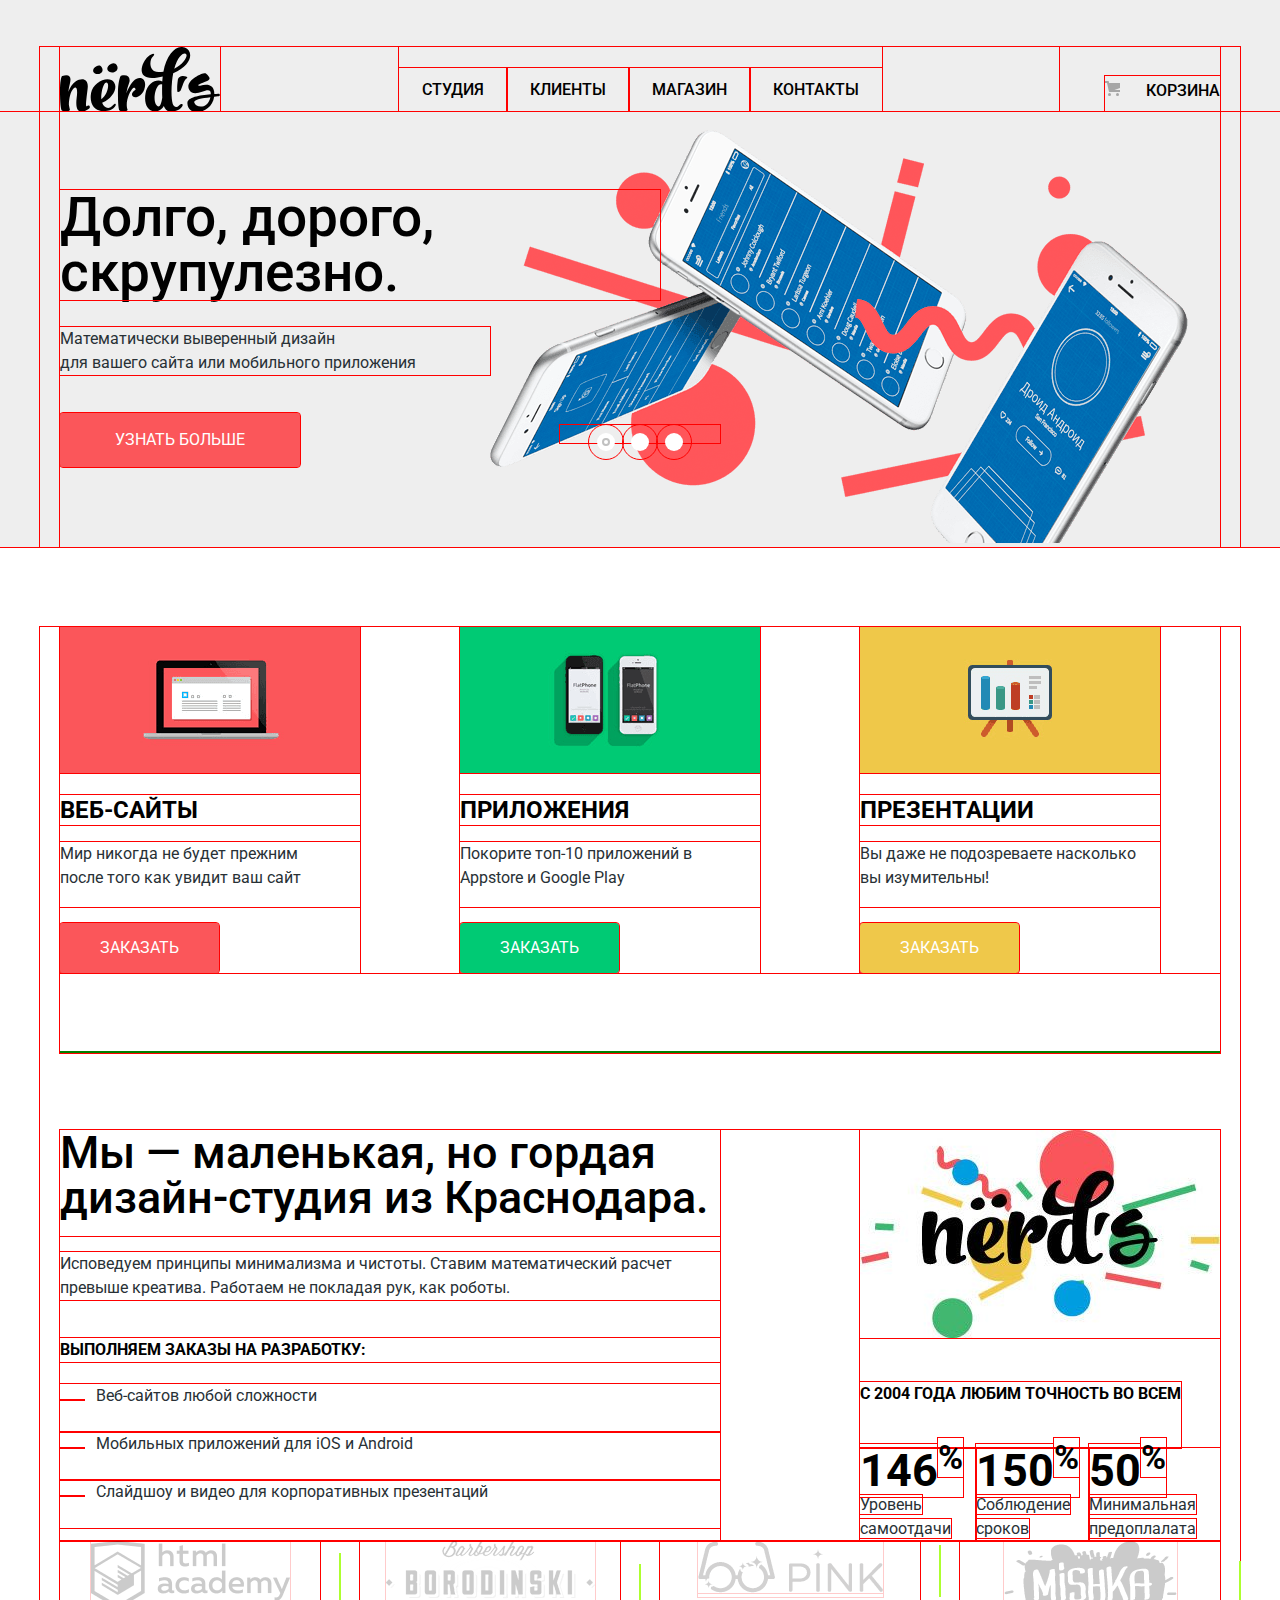
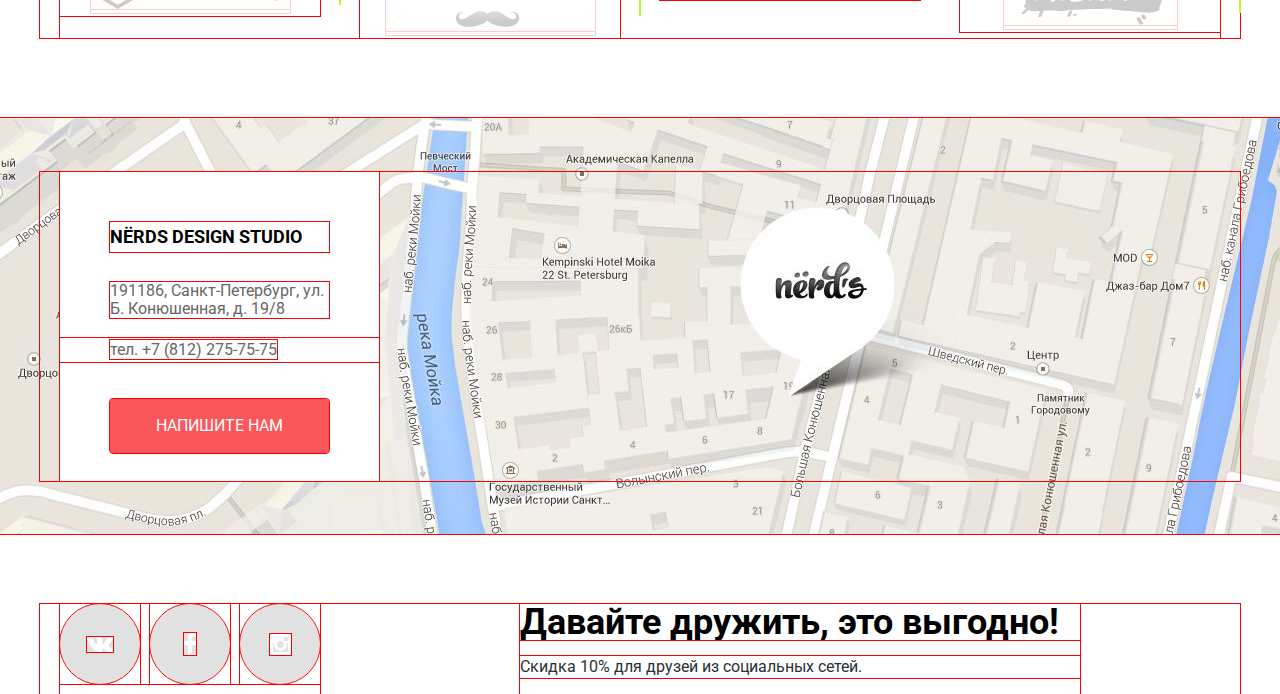
==== index.html @ 4134450e "оформление" ====
<!DOCTYPE html>
<html lang="ru">
<head>
  <meta charset="utf-8">
  <title>Nёrds</title>
  <link href="https://fonts.googleapis.com/css?family=Roboto:400,500,700&amp;subset=cyrillic" rel="stylesheet">
  <link href="css/normalize.css" rel="stylesheet">
  <link href="css/sytle.css" rel="stylesheet">
</head>
<body>
  <header class="main-header">
    <nav class="main-navigation container">
      <a class="main-header-logo"><img src="img/logo.svg" width="160" height="65" alt="Nёrds"></a>
      <ul class="site-navigation">
        <li><a href="studio.html">Студия</a></li>
        <li><a href="client.html">Клиенты</a></li>
        <li><a href="store.html">Магазин</a></li>
        <li><a href="contact.html">Контакты</a></li>
      </ul>
      <ul class="user-navigation">
        <li><a href="#">Корзина</a></li>
      </ul>
    </nav>

    <section class="slider">
      <div class="slider-container ">
        <h2 class="visually-hidden">Преимущества</h2>
        <div class="slider-controls">
          <i class="active"></i>
          <i></i>
          <i></i>
        </div>
        <ul class="slider-list">
          <li class="slider-item">
            <h3>Долго, дорого,<br> скрупулезно.</h3>
            <p>Математически выверенный дизайн<br> для вашего сайта или мобильного приложения</p>
            <a class="slider-item-button button" href="#">Узнать больше</a>
          </li>
          <li class="slider-item">
            <h3>Любим математику как никто другой</h3>
            <p>Никакого креатива, только математические формулы<br> для расчета идеальных пропорций.</p>
            <a class="slider-item-button button" href="#">Узнать больше</a>
          </li>
          <li class="slider-item">
            <h3>Только ночь, только хардкор</h3>
            <p>Работать днем, как все? Мы против этого.<br> Ближе к полуночи работа только начинается.</p>
            <a class="slider-item-button button" href="#">Узнать больше</a>
          </li>
        </ul>
      </div>
    </section>
  </header>
  <main class="main-container container">
    <h1 class="visually-hidden">Дизайн студия - Nёrds</h1>

    <section class="services">
      <h2 class="visually-hidden">Услуги</h2>
      <ul class="services-list">
        <li class="services-item">
          <img src="img/websites.png" width="300" height="146" alt="ВЕБ-САЙТЫ">
          <h3>ВЕБ-САЙТЫ</h3>
          <p>Мир никогда не будет прежним после того как увидит ваш сайт</p>
          <a class="services-button-red" href="#">ЗАКАЗАТЬ</a>
        </li>
        <li class="services-item">
          <img src="img/application.png" width="300" height="146" alt="ПРИЛОЖЕНИЯ">
          <h3>ПРИЛОЖЕНИЯ</h3>
          <p>Покорите топ-10 приложений в Appstore и Google Play</p>
          <a class="services-button-green" href="#">ЗАКАЗАТЬ</a>
        </li>
        <li class="services-item">
          <img src="img/presentation.png" width="300" height="146" alt="ПРЕЗЕНТАЦИИ">
          <h3>ПРЕЗЕНТАЦИИ</h3>
          <p>Вы даже не подозреваете насколько вы изумительны!</p>
          <a class="services-button-yellow" href="#">ЗАКАЗАТЬ</a>
        </li>
      </ul>
    </section>

    <div class="about-container">
      <section class="about">
        <h2 class="visually-hidden">О нас</h2>
        <b class="aboutus">Мы — маленькая, но гордая дизайн-студия из Краснодара.</b>
        <p>Исповедуем принципы минимализма и чистоты. Ставим математический расчет
          превыше креатива. Работаем не покладая рук, как роботы.
        </p>
        <b class="whatwedo">Выполняем заказы на разработку:</b>
        <ul class="whatwedo-list">
          <li class="whatwedo-item">Веб-сайтов любой сложности</li>
          <li class="whatwedo-item">Мобильных приложений для iOS и Android</li>
          <li class="whatwedo-item">Слайдшоу и видео для корпоративных презентаций</li>
        </ul>
      </section>

      <section class="statistics">
        <h2 class="visually-hidden">Статистика</h2>
        <img class="statistics-logo" src="img/statistic-logo.jpg"  width="360" height="208" alt="Nёrds">
        <b>с 2004 года любим точность во всем</b>
        <ul class="statistics-list">
          <li class="statistics-item">
            <span class="statistics-number">146<sup>%</sup></span>
            <span class="statistics-content">Уровень самоотдачи</span>
          </li>
          <li class="statistics-item">
            <span class="statistics-number">150<sup>%</sup></span>
            <span class="statistics-content">Соблюдение сроков</span>
          </li>
          <li class="statistics-item">
            <span class="statistics-number">50<sup>%</sup></span>
            <span class="statistics-content">Минимальная предоплалата</span>
          </li>
        </ul>
      </section>
    </div>

    <section class="partners">
      <h2 class="visually-hidden">Партнёры</h2>
      <ul class="partners-list">
        <li class="partners-item">
          <a class="partners-link" href="#"><img src="img/prologo-htmlacademy.png" width="199" height="68" alt="html-academy"></a>
        </li>
        <li class="partners-item">
          <a class="partners-link" href="#"><img src="img/prologo-borodinsky.png" width="209" height="90" alt="borodinski"></a>
        </li>
        <li class="partners-item">
          <a class="partners-link" href="#"><img src="img/prologo-pink.png" width="185" height="52" alt="pink"></a>
        </li>
        <li class="partners-item">
          <a class="partners-link" href="#"><img src="img/prologo-mishka.png" width="173" height="84" alt="mishka"></a>
        </li>
      </ul>
    </section>
  </main>

  <footer>
    <section class="map">
      <h2 class="visually-hidden">Карта</h2>
      <div class="container">
        <div class="contacts">
          <b class="contacts-title">nёrds design studio</b>
          <p class="contacts-address">191186, Санкт-Петербург, ул. Б. Конюшенная, д. 19/8</p>
          <p class="contacts-number"><a href="tel:+7 (812) 275-75-75">тел. +7 (812) 275-75-75</a></p>
          <a class="contacts-button" href="#">Напишите нам</a>
        </div>
      </div>
    </section>
    <div class="social-discount container">
      <div class="footer-discount">
        <b class="features-discount">Давайте дружить, это выгодно!</b>
        <p class="discount">Скидка 10% для друзей из социальных сетей.</p>
      </div>
      <div class="footer-social">
        <ul class="social-list">
          <li><a class="social-button"><img src="img/vk-icon.svg" width="26" height="15" alt="vk"></a></li>
          <li><a class="social-button"><img src="img/fb-icon.svg" width="12" height="22" alt="facebook"></a></li>
          <li><a class="social-button"><img src="img/insta-icon.svg" width="21" height="21" alt="instagram"></a></li>
        </ul>
      </div>
    </div>
  </footer>
    <section class="feedback visually-hidden">
      <button class="close-btn" type="button">Закрыть</button>
      <h3>Напишите нам</h3>
      <form class="feedback-form" action="https://echo.htmlacademy.ru" method="POST">
        <p class="input">
          <label for="username">Ваше имя:</label>
          <input type="text" name="user-name" placeholder="Имя Фамилия" id="username">
        </p>
        <p class="input">
          <label for="usermail">Ваш e-mail:</label>
          <input type="text" name="e-mail" placeholder="email@example.com" id="usermail">
        </p>
        <p class="textarea">
          <label for="usercomment">Текст письма:</label>
          <textarea name="comment" rows="5" placeholder="В свободной форме" id="usercomment"></textarea>
        </p>
        <button type="submit" class="feedback-button">Отправить</button>
      </form>
    </section>
</body>
</html>
---- css/sytle.css ----
body {
  margin: 0;
  padding: 0;

  font-family: "Roboto", Verdana, sans-serif;
  font-size: 16px;
  line-height: 24px;
  font-weight: 400;
  color: #283136;
  background-color: #ffffff;
}

a {
  text-decoration: none;
}

.img {
  max-width: 100%;
  height: auto;
}

.visually-hidden {
	position: absolute !important;
	clip: rect(1px 1px 1px 1px); /* IE6, IE7 */
	 clip: rect(1px, 1px, 1px, 1px);
	padding:0 !important;
	border:0 !important;
	height: 1px !important;
	width: 1px !important;
	overflow: hidden;
}

* {
  outline: 1px solid red;
}

/*header*/

.container {
  width: 1160px;
  margin: 0 auto;
  padding: 0 20px
}

.main-header {
  padding-top: 47px;
  margin-bottom: 80px;
  background-color: #eeeeee;
}

.main-navigation {
  display: flex;
  justify-content: space-between;
  font-weight: 500;
  line-height: 30px;
  text-transform: uppercase;
  color: #000000;
}

.main-header-logo {
  width: 160px;
  height: 65px;
}

.site-navigation {
  display: flex;
  flex-wrap: wrap;
  align-items: flex-end;
  margin: 0;
  padding: 0;
}

.site-navigation a {
  display: block;
  padding: 7px 23px;
}

.user-navigation {
  position: relative;
  display: flex;
  justify-content: flex-end;
  align-items: flex-end;
  margin: 0;
  padding: 0;
  width: 160px;
}

.user-navigation a {
  display: block;
  padding-bottom: 6px;
}
}

.main-header-logo:hover {
  opacity: 0.8;
}

.main-header-logo:active {
  opacity: 0.3;
}

.site-navigation,
.user-navigation {
  list-style: none;
}

.site-navigation a,
.user-navigation a {
  color: #000000;
}

.site-navigation a:hover,
.user-navigation a:hover {
  color: #fb565a;
}

.site-navigation a:focus,
.user-navigation a:focus {
  color: rgba(0, 0, 0, 0.3);
}

.user-navigation a::before {
  content: "";
  display: inline-block;
  margin-right: 26px;
  width: 15px;
  height: 15px;
  background-image: url("../img/bag.svg");
}

/*header ------ slider*/

.slider-container {
  width: 1200px;
  margin: 0 auto;
  padding: 0 20px;
  box-sizing: border-box;
}

.slider {
  position: relative;
  background-color: #eeeeee;
}

.slider-controls {
  position: absolute;
  left: 50%;
  bottom: 104px;
  z-index: 100;
  width: 160px;
  height: 18px;
  text-align: center;
  font-size: 0;
  transform: translateX(-50%);
}

.slider-controls i {
  position: relative;
  display: inline-block;
  width: 18px;
  height: 18px;
  padding: 8px;
  border-radius: 50%;
  cursor: pointer;
}

.slider-controls i::after {
  content: "";
  position: absolute;
  top: 8px;
  left: 8px;
  z-index: 1;
  width: 18px;
  height: 18px;
  background: #ffffff;
  border-radius: 50%;
}

.slider-controls .active::before {
  content: "";

  position: absolute;
  left: 50%;
  top: 50%;
  z-index: 2;
  width: 4px;
  height: 4px;
  margin: -4px;
  background-color: inherit;
  border: 2px solid #c1c1c1;
  border-radius: 50%;
}

.slider-list {
  margin: 0;
  padding: 0;
  list-style: none;
}

.slider-item {
  display: none;
  padding: 78px 0 80px 0;
}

.slider-item:nth-child(1) {
  display: block;
}

.slider-item:nth-child(1) {
  background-image: url("../img/slide1.png");
  background-repeat: no-repeat;
  background-position: 93% 18px;
}

.slider-item:nth-child(2) {
  background-image: url("../img/slide2.png");
  background-repeat: no-repeat;
  background-position: 100% 0;
}

.slider-item:nth-child(3) {
  background-image: url("../img/slide3.png");
  background-repeat: no-repeat;
  background-position: 100% 20px;
}

.slider-item h3 {
  max-width: 600px;
  margin: 0;
  margin-bottom: 27px;
  font-size: 55px;
  line-height: 55px;
  font-weight: 500;
  color: #000000;
}

.slider-item p {
  max-width: 430px;
  margin: 0;
  margin-bottom: 38px;
}

.slider-item-button {
  display: block;
  width: 240px;
  padding: 18px 0;
  font-size: 16px;
  line-height: 18px;
  color: #ffffff;
  text-transform: uppercase;
  text-align: center;
  text-decoration: none;
  background-color: #fb565a;
  border-radius: 3px;
  border: none;
}

.button:hover,
.button:focus {
  background-color: #e74246;
}

.button:active {
  color: rgba(255, 255, 255, 0.3);
  background-color: #d7373b;
  box-shadow: 0 3px rgba(0, 0, 0, 0.1) inset;
}

/*main---services*/

.services {
  margin-bottom: 77px;
  padding-bottom: 78px;
  background-color: #ffffff;
  border-bottom: 2px solid green;

}

.services-list {
  list-style: none;
  margin: 0;
  padding: 0;
  display: flex;
}

.services-item {
  width: 300px;
  margin-right: 100px;
}

.services-item:last-child {
  margin-right: 0;
}

.services-item h3 {
  margin: 15px 0px 17px 0px;
  font-size: 24px;
  line-height: 30px;
  color: #000000;
}

.services-item p {
  padding: 0px 21px 17px 0px;
}

.services-button-red {
  display: block;
  width: 81px;
  padding: 16px 39px;
  font-size: 16px;
  line-height: 18px;
  color: #ffffff;
  text-transform: uppercase;
  text-align: center;
  text-decoration: none;
  background-color: #fb565a;
  border-radius: 3px;
  border: none;
}

.services-button-red:hover {
  background-color: #e74246;
}
.services-button-red:active {
  color: #e37376;
  background-color: #d7373b;
}

.services-button-green {
  display: block;
  width: 81px;
  padding: 16px 39px;
  font-size: 16px;
  line-height: 18px;
  color: #ffffff;
  text-transform: uppercase;
  text-align: center;
  text-decoration: none;
  background-color: #00ca74;
  border-radius: 3px;
  border: none;
}

.services-button-green:hover {
  background-color: #00bc6c;
}

.services-button-green:active {
  color: #43c08b;
  background-color: #00aa62;
}

.services-button-yellow {
  display: block;
  width: 81px;
  padding: 16px 39px;
  font-size: 16px;
  line-height: 18px;
  color: #ffffff;
  text-transform: uppercase;
  text-align: center;
  text-decoration: none;
  background-color: #efc84a;
  border-radius: 3px;
  border: none;
}

.services-button-yellow:hover {
  background-color: #eab534;
}

.services-button-yellow:active {
  color: #edc265;
  background-color: #e5a722;
}

/*about*/

.about-container{
  display: flex;
  justify-content: space-between;
}

.about {
  width: 660px;
}

.aboutus {
  padding-bottom: 16px;
  display: inline-block;
  color: #000000;
  font-weight: 500;
  font-size: 45px;
  line-height: 45px;
}

.about p {
  margin-bottom:
}

.whatwedo {
  display: block;
  margin: 38px 0px 22px 0px;
  color: #000000;
  font-weight: 700;
  text-transform: uppercase;
}

.whatwedo-list {
  list-style: none;
  padding: 0;
  margin: 0;
}

.whatwedo-item {
  padding-bottom: 24px;
}

.whatwedo-item::before {
  content: "";
  display: inline-block;
  margin-right: 11px;
  width: 25px;
  height: 2px;
  background-color: red;
}

/*statistics*/

.statistics-logo {
  margin-bottom: 37px;
}

.statistics {
  width: 360px;
}

.statistics b {
  padding-bottom: 42px;
  display: inline-block;
  font-weight: 700;
  text-transform: uppercase;
  color: #000000;
}

.statistics-list {
  list-style: none;
  padding: 0;
  margin: 0;
  width: 360px;
  display: flex;
}

.statistics-number {
  font-size: 45px;
  line-height: 45px;
  font-weight: 700;
  color: #000000;
}

.statistics-content {
  line-height: 18px;
}

.sup {
  font-size: 20px;
  line-height: 20;
  color: #000000;
}

/*partners*/

.partners {
  margin-bottom: 80px;
}

.partners-list {
  margin: 0;
  padding: 0;
  list-style: none;
  align-items: flex-start;
}

.partners-list {
  display: flex;
  justify-content: space-between;
  list-style: none;
}

.partners-item {
  width: 260px;
  text-align: center;
  position: relative;
}

.partners-item::after {
  content: "";
  position: absolute;
  right: -21px;
  top: 50%;
  width: 2px;
  height: 52px;
  background: greenyellow;
  transform: translateY(-50%);
}

.partners-item a {
  opacity: 0.2;
}

.partners-item a:hover {
  opacity: 1;
}

.partners-item a:active {
  opacity: 0.1;
}

/*footer*/
/*map*/

.map {
  display: flex;
  align-items: center;
  height: 416px;
  margin-bottom: 70px;
  background-image: url("../img/map.jpg");
  background-repeat: no-repeat;
  background-size: cover;
  background-position: 50%;
}

.contacts {
  display: flex;
  flex-direction: column;
  width: 319px;
  height: 309px;
  background-color: #ffffff;
}

.contacts-title {
  display: flex;
  width: 219px;
  margin-top: 50px;
  align-content: center;
  margin-left: auto;
  margin-right: auto;
  font-size: 18px;
  line-height: 30px;
  color: #000000;
  text-transform: uppercase;
  text-align: center;
}

.contacts-address {
  display: flex;
  width: 219px;
  margin-top: 30px;
  margin-left: 50px;
  margin-right: 50px;
  margin-bottom: 20px;
  font-size: 16px;
  line-height: 18px;
  color: #666666;
}

.contacts-number {
  margin: 0;
  margin-bottom: 37px;
}

.contacts-number a {
  width: 219px;
  margin-left: 50px;
  color: #666666;
}



.contacts-button {
  margin-left: 50px;
  display: block;
  width: 219px;
  padding: 18px 0px;
  font-size: 16px;
  line-height: 18px;
  color: #ffffff;
  text-transform: uppercase;
  text-align: center;
  text-decoration: none;
  background-color: #fb565a;
  border-radius: 3px;
  border: none;
}

/*footer-discount*/

.social-discount {
  display: flex;
  justify-content: space-between;
  flex-direction: row-reverse;
}

.footer-discount {
  width: 560px;
  margin-right: 140px;
  display: flex;
  flex-direction: column;
}

.features-discount {
  font-size: 36px;
  line-height: 36px;
  font-weight: 700;
  color: #000000;
}

.discount {
  line-height: 22px;
  display: flex;
}

.social-list {
  display: flex;
  width: 260px;
  justify-content: space-between;
}

.footer-social,
.social-list {
  padding: 0;
  margin: 0;
  list-style: none;
}

.social-button {
  display: flex;
  background-color: #e1e1e1;
  width: 80px;
  height: 80px;
  border-radius: 50%;
  align-items: center;
  justify-content: center;
}

.social-button:hover {
  background-color: #e74246;
}

.social-button:active {
  color: #e37376;
  background-color:#d7373b;
}

/*modal-write*/

.feedback {
  display: none;
  position: fixed;
  top: 50%;
  left: 50%;
  width: 960px;
  padding: 50px 100px;
  box-sizing: border-box;
  background: #fff;
  box-shadow: 0 30px 50px rgba(0, 0, 0, 0.7);
  transform: translate(-50%, -50%);
}

.feedback-form {
  display: flex;
  flex-wrap: wrap;
  align-items: flex-start;
  justify-content: space-between;
}

.feedback h3 {
  font-size: 45px;
  line-height: 45px;
  font-weight: 500;
  color: #000000;
}

.feedback label {
  font-size: 16px;
  line-height: 18px;
  font-weight: 700;
  color: #000000;
}

.feedback p {
  display: flex;
  flex-direction: column;
}


.input {
  width: 360px;
}

.input input {
  width: 100%;
  height: 50px;
  border: 2px solid #d7dcde;
  border-radius: 3px;
}

.feedback textarea {
  border: 2px solid #d7dcde;
  border-radius: 3px;
}

.textarea {
  width: 100%;
}

.close-btn {
  position: absolute;
  top: 80px;
  right: 80px;
  font-size: 0;
  border: none;
  width: 27px;
  height: 27px;

  transform: translate(-50%, -50%);
  background-color: transparent;
  cursor: pointer;
}

.close-btn:hover:after,
.close-btn:hover:before,
.close-btn:focus:after,
.close-btn:focus:before {
  opacity: 1;
}

.close-btn:active:after,
.close-btn:active:before {
  opacity: 0.1;
}

.close-btn::after,
.close-btn::before {
  position: absolute;
  top: calc(50% -1px);
  left: 0;
  content: "";
  width: 100%;
  height: 2px;
  background-color: red;
  opacity: 0.3;
}

.close-btn::after {
  transform: rotate(45deg);
}

.close-btn::before {
  transform: rotate(-45deg);
}

input:invalid {
  border-color: red;
  color: red;
}

.feedback-button {
  display: block;
  width: 260px;
  padding: 18px 0;
  font-size: 16px;
  line-height: 18px;
  color: #ffffff;
  text-transform: uppercase;
  text-align: center;
  text-decoration: none;
  background-color: #fb565a;
  border-radius: 3px;
  border: none;
}

/* .modal {
  position: fixed;
  color: #000000;
  background-color: #ffffff;
  box-shadow: 0 30px 50px rgba(0, 0, 0, 0.7);
}

.modal-write {
  position: relative;
  z-index: 100;
  bottom: 180px;
  left: 240px;
  width: 960px;
  padding: 50px 100px;
  box-sizing: border-box;
}

.modal-write p {
  display: flex;
  flex-direction: column;
}

.button-close {
  position: absolute;
  top: 80px;
  right: 80px;
  width: 22px;
  height: 22px;
  font-size: 0;
  border: 0;
  cursor: pointer;
  background-color: #ffffff;
}

.button-close::before,
.button-close::after {
  content: "";
  position: absolute;
  top: 10px;
  right: 2px;
  width: 19px;
  height: 3px;
  background-color: #fecccd;
}

.button-close::before {
  transform: rotate(45deg);
}

.button-close::after {
  transform: rotate(-45deg);
}

.button-close::before:hover,
.button-close::after:hover {
  background-color: #fb565a;
}

.login-form {
  display: flex;
  flex-wrap: wrap;
  align-items: flex-start;
  justify-content: space-between;
}

.login {
  width: 360px;
}

.login label {
  margin-bottom: 10px;
}

.email {
  width: 360px;
  display: flex;
  flex-direction: column;
}

.modal-write h3 {
  margin-left: 100px;
  margin-top: 72px;
  margin-bottom: 40px;
  font-size: 45px;
  line-height: 45px;
  font-weight: 500;
  color: #000000;
}

.login-form input[type="text"] {
  box-sizing: border-box;
  width: 360px;
  padding: 15px 15px;
  padding-right: 40px;
  border: 2px solid #d7dcde;
  border-radius: 3px;
}

.login input:hover {
  border: 2px solid #b4b9bb;
}

.login input:focus {
  border: 2px solid #000000;
}

.login-column label {
  margin-left: 100px;
}

.login-column input {
  width: 360px;
  height: 49px;
  display: inline-block;
  margin-left: 100px;

}

.login-column input {
  border: 2px solid #d7dcde;
  border-radius: 2px;
}

.modal-write textarea {
  border: 2px solid #d7dcde;
  border-radius: 2px;
}

.modal-write label {
  font-size: 16px;
  line-height: 18px;
  font-weight: 700;
  color: #000000;
}

.write-to-us-button {
  display: block;
  width: 260px;
  padding: 18px 0;
  font-size: 16px;
  line-height: 18px;
  color: #ffffff;
  text-transform: uppercase;
  text-align: center;
  text-decoration: none;
  background-color: #fb565a;
  border-radius: 3px;
  border: none;
} */

/*catalog*/
/*header*/

.header-catalog {
  min-height: 356px;
}
.catalog-caption {
  margin-left: 212px;
  margin-top: 100px;
  font-size: 55px;
  line-height: 55px;
  font-weight: 500;
  color: #000000;
}

.header-catalog {
  background-color: #eeeeee;
}

.catalog-top {
  opacity: 0.1;
}

.catalog-top:hover {
  opacity: 1;
}

/* catalog-container(весь блок main) */
/* здесь временно зададим сетку */

.catalog-container {
  display: flex;
}

.filters {
  width: 260px;
  display: flex;
  margin-right: 140px;
}

.catalog {
  display: flex;
  flex-direction: column;
}

.filter {
  display: flex;
  justify-content: space-between;
}


.filters legend {
  font-size: 18px;
  line-height: 24px;
  text-transform: uppercase;
  font-weight: 700;
  color: #000000;
}

.filter-item {
  margin: 0;
  padding: 0;
  border: none;
}

.range-filter {
  width: 260px;
  margin-top: 49px;
}

.range-controls {
  position: relative;
  height: 41px;
  margin-bottom: 15px;
  padding-top: 39px;
  padding-right: 20px;
  padding-left: 20px;
  background-color: #f1f1f1;
  border-radius: 5px;
}

.range-controls .scale {
  height: 2px;
  background: #d7dcde;
}

.range-controls .bar {
  width: 70%;
  height: 2px;
  background: #00ca74;
}

.range-controls .toggle {
  position: absolute;
  top: 31px;
  left: 0;
  width: 4px;
  height: 4px;
  padding: 0;
  border: 8px solid #ffffff;
  background-color: #ababab;
  box-shadow: 0 2px 1px 0 #cfcfcf;
  border-radius: 50%;
  cursor: pointer;
}

.range-controls .toggle-min {
  left: 50px;
}

.range-controls .toggle-max {
  left: 110px;
}

.price-controls {
  font-size: 0;
}

.price-controls label {
  display: inline-block;
  width: 50%;
  font-size: 16px;
  text-transform: uppercase;
}

.price-controls input {
  width: 60px;
  padding: 8px 10px;
  margin-left: 10px;
  font-family: Roboto, Arial, sans-serif;
  font-size: 16px;
  text-align: center;
  color: #283136;
  border: none;
  border-radius: 5px;
  background: #f1f1f1;
}

.max-price {
  text-align: right;
}

/*фильтры сетка и особенности*/

.filter-option {
  margin-bottom: 20px;

  background: rgba(0, 128, 0, 0.2);
  box-shadow: 0 0 0 3px green;
}

.filter-item-grid label,
.filter-item-features label {
  position: relative;
}

.filter-input-radio + label::before {
  content: "";
  position: absolute;
  left: -30px;
  top: 0;

  width: 25px;
  height: 25px;

  background-image: url("../img/radio-off.svg");
}

.filter-input-radio:checked + label::before {
  content: "";
  position: absolute;
  left: -30px;
  top: 0;

  width: 25px;
  height: 25px;

  background-image: url("../img/radio-on.svg");
}

.filter-input-checkbox + label::before {
  content: "";
  position: absolute;
  left: -30px;
  top: 0;

  width: 23px;
  height: 23px;

  background-image: url("../img/checkbox-off.svg");
}

.filter-input-checkbox:checked + label::before {
  content: "";
  position: absolute;
  left: -30px;
  top: 0;

  width: 27px;
  height: 23px;

  background-image: url("../img/checkbox-on.svg");

  /* position: absolute;
  content: "";
  display: inline-block;
  top: 6px;
  left: -24px;
  width: 15px;
  height: 15px;
  background-image: url("../img/bag.svg"); */
}

.filter-item-grid,
.filter-item-features {
  border: none;
}

.filter-item-grid ul,
.filter-item-features ul {
  list-style: none;
  line-height: 20px;
}

.filter-option input:hover + label,
.filter-option input:focus + label {
  color: #000000;
}

.filter-option input:disabled + label {
  opacity: 0.3;
}

.show-button {
  display: block;
  width: 260px;
  padding: 18px 0px;
  text-align: center;
  text-decoration: none;
  text-transform: uppercase;
  color: #000000;
  font-weight: 500;
  background-color: #eeeeee;
  border-radius: 3px;
  border: none;
}

.show-button:hover {
  background-color: #dfdfdf;
}

.show-button:active {
  color: #959595;
  background-color: #d5d5d5;
}

/* catalog */



.catalog-info {
  position: absolute;
  width: 360px;
  height: 231px;
  background-color: #eeeeee;
}

.catalog-item-price {
  display: block;
  width: 200px;
  padding: 18px 0px;
  text-align: center;
  text-decoration: none;
  text-transform: uppercase;
  color: #ffffff;
  font-weight: 500;
  background-color: #fb565a;
  border-radius: 3px;
  border: none;
}

.catalog-item-price:hover {
  background-color: #e74246;
}

.catalog-item-price:active {
  background-color: #d7373b;
}

.head-of-sorting {
  width: 360px;
  font-size: 18px;
  line-height: 18px;
  font-weight: 700;
  color: #000000;
  text-transform: uppercase;
}


.sorting {
  width: 360px;
  display: flex;
  justify-content: space-between;
  padding: 0;
  margin: 0;
  list-style: none;
}

.sorting a {
  color: #000000;
  font-size: 14px;
  line-height: 18px;
  font-weight: 400;
  text-transform: uppercase;
  opacity: 0.3;
}

.sorting a:hover {
  opacity: 0.6;
}

.sorting a:active{
  opacity: 1;
}

.catalog-list {
  width: 760px;
  display: flex;
  flex-wrap: wrap;
  padding: 0;
  margin: 0;
  list-style: none;
}

.catalog-list-item {
  position: relative;
  width: 360px;
  margin-right: 40px;
}

.catalog-list-item:nth-child(2n) {
  margin-right: 0;
}

.catalog-list .catalog-head {
  font-size: 18px;
  line-height: 30px;
  font-weight: 700;
  text-transform: uppercase;
  color: #000000;
}

.catalog-list-desctiption {
  font-size: 16px;
  line-height: 18px;
  font-weight: 400;
  color: #666666;
}

/*pagination*/

.pagination-list {
  list-style: none;
}

.pagination-item-current a{
  line-height: 18px;
  font-weight: 500;
  color: #000000;
  background-color: #ffffff;
}

.pagination-item-current a:hover {
  background-color: #ffffff;
}

.pagination-item-current a:active {
  background-color: #d5d5d5;
}

.pagination-item-current:focus {
  background-color: #ffffff;
}

.pagination-item a {
  line-height: 18px;
  font-weight: 500;
  color: #000000;
  background-color: #eeeeee;
}

.pagination-item a:hover {
  background-color: #dfdfdf;
}

.pagination-item a:active {
  background-color: #d5d5d5;
}

.pagination-item a:focus {
  background-color: #ffffff;
}

.pagination-button a {
  display: block;
  width: 260px;
  padding: 16px 0;
  font-size: 16px;
  line-height: 18px;
  font-weight: 500;
  color: #000000;
  background-color: #eeeeee;
  text-transform: uppercase;
  text-align: center;
  text-decoration: none;
  border-radius: 3px;
  border: none;
}

.pagination-button a:hover {
  background-color: #dfdfdf;
}

.pagination-button a:active {
  background-color: #d5d5d5;
}

.pagination-button a:focus {
  background-color: #ffffff;
}
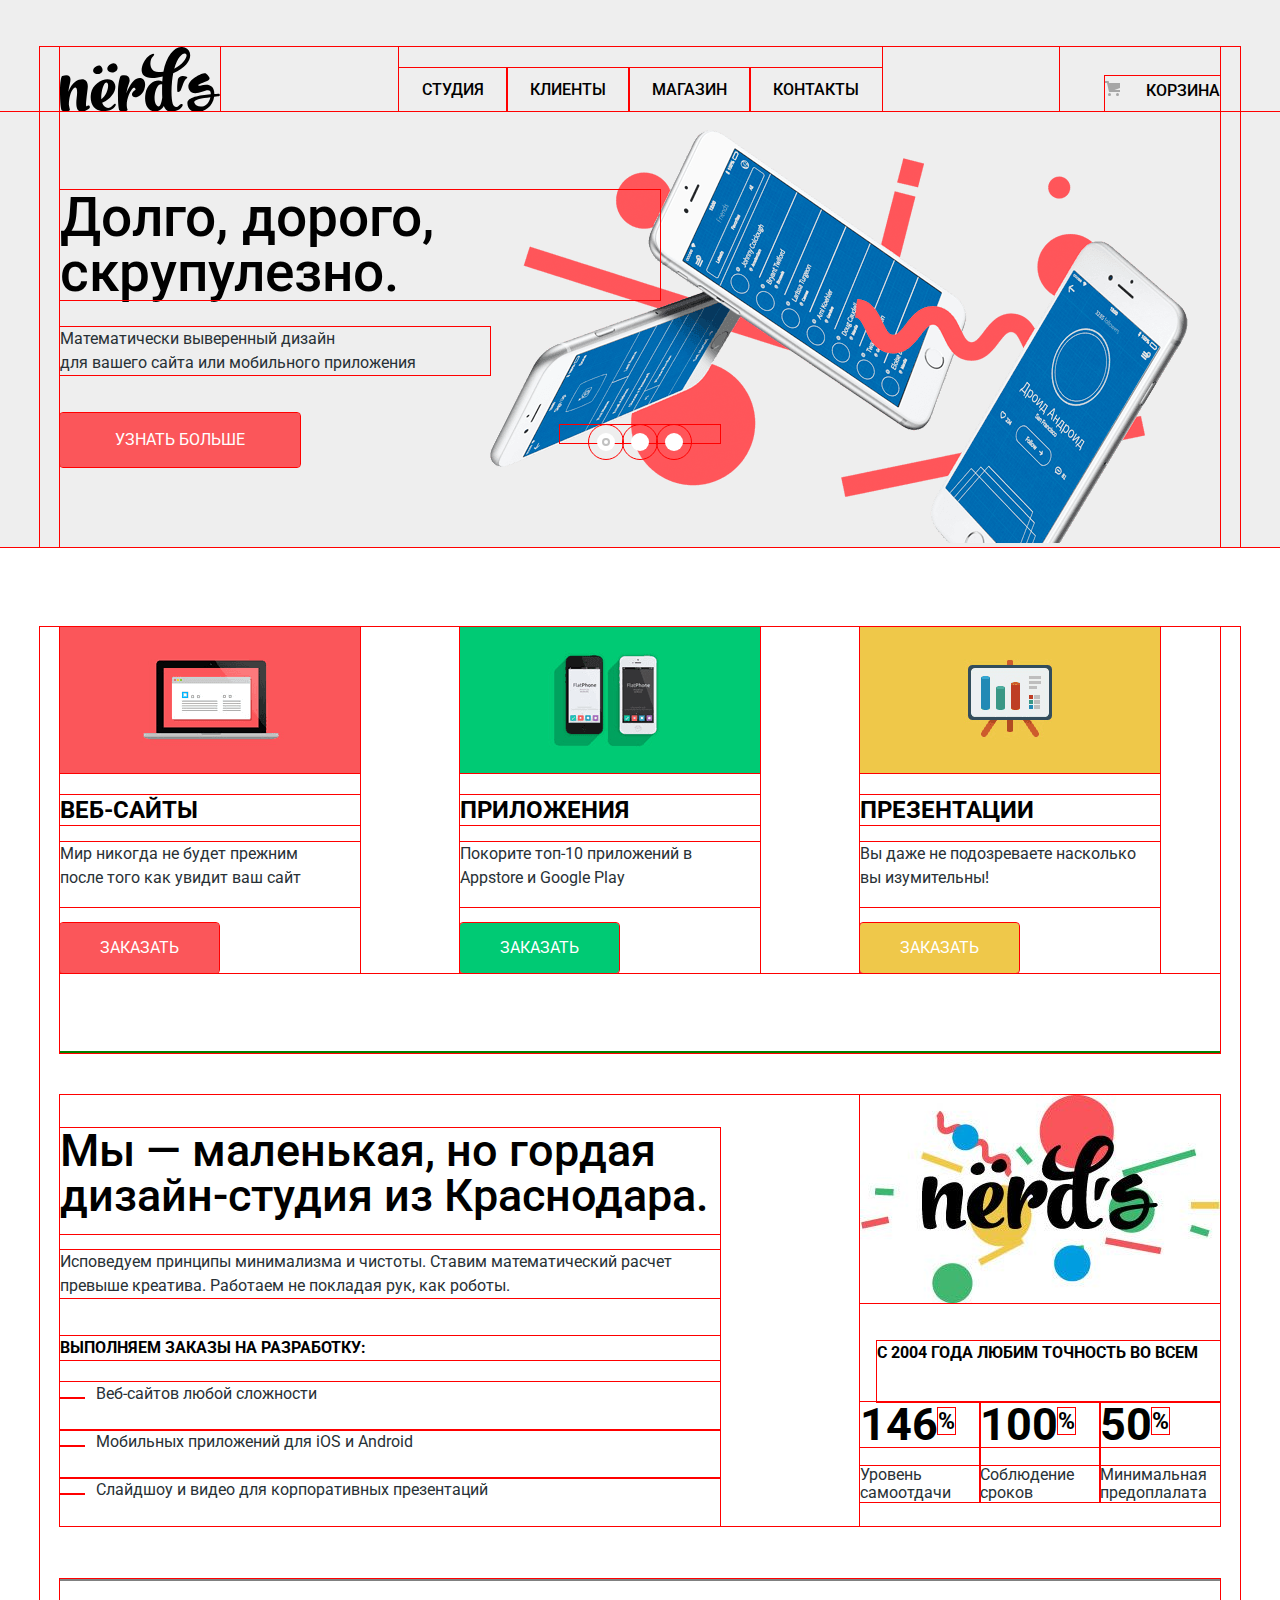
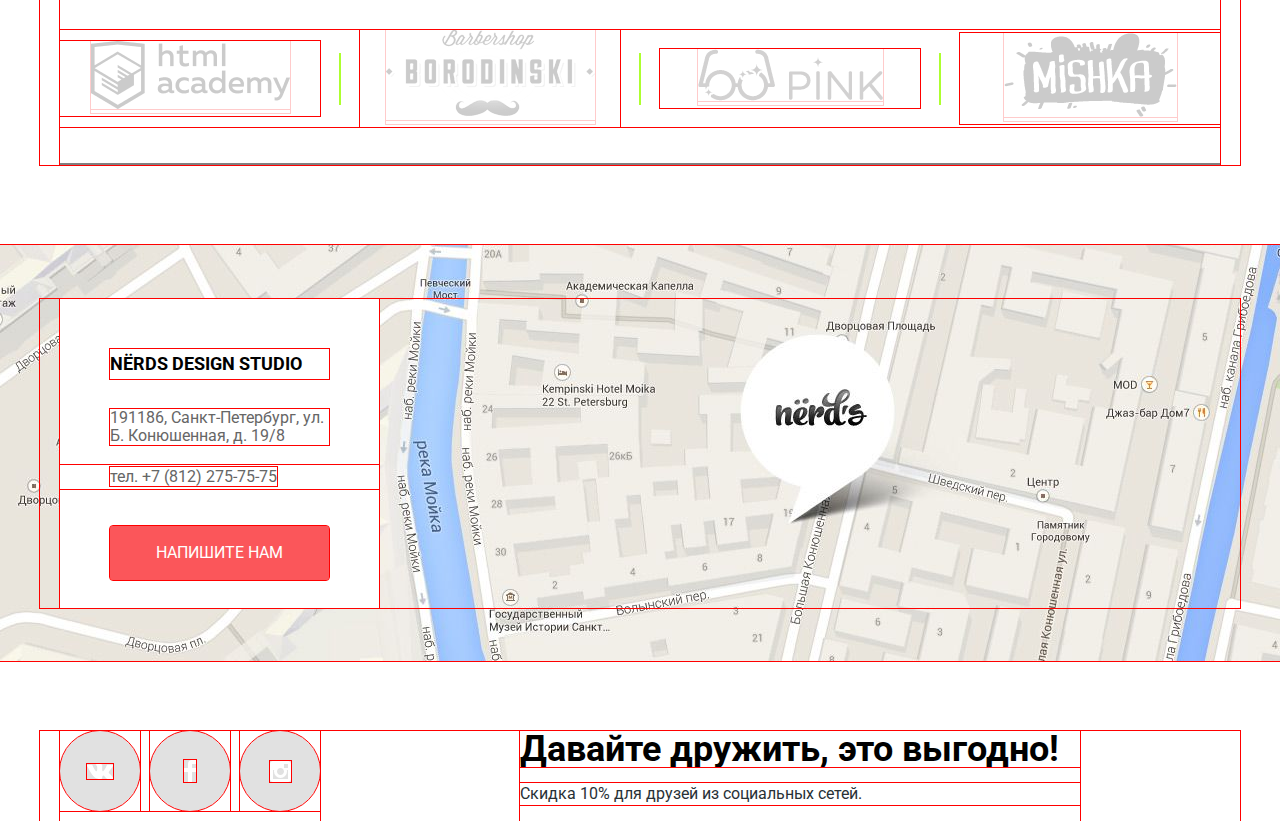
==== commit 988a7c85: "доработал футер" ====
--- a/index.html
+++ b/index.html
@@ -102,7 +102,7 @@
             <span class="statistics-content">Уровень самоотдачи</span>
           </li>
           <li class="statistics-item">
-            <span class="statistics-number">150<sup>%</sup></span>
+            <span class="statistics-number">100<sup>%</sup></span>
             <span class="statistics-content">Соблюдение сроков</span>
           </li>
           <li class="statistics-item">
--- a/css/sytle.css
+++ b/css/sytle.css
@@ -269,7 +269,7 @@
 /*main---services*/
 
 .services {
-  margin-bottom: 77px;
+  margin-bottom: 42px;
   padding-bottom: 78px;
   background-color: #ffffff;
   border-bottom: 2px solid green;
@@ -379,10 +379,12 @@
 .about-container{
   display: flex;
   justify-content: space-between;
+  margin-bottom: 53px;
 }
 
 .about {
   width: 660px;
+  margin-top:33px;
 }
 
 .aboutus {
@@ -428,7 +430,7 @@
 /*statistics*/
 
 .statistics-logo {
-  margin-bottom: 37px;
+  margin-bottom: 31px;
 }
 
 .statistics {
@@ -436,41 +438,59 @@
 }
 
 .statistics b {
-  padding-bottom: 42px;
-  display: inline-block;
+  display: block;
+  padding-bottom: 37px;
+  margin-left: 17px;
   font-weight: 700;
   text-transform: uppercase;
   color: #000000;
 }
 
 .statistics-list {
+  display: flex;
   list-style: none;
   padding: 0;
   margin: 0;
   width: 360px;
-  display: flex;
+}
+
+.statistics-item {
+  width: 120px;
+  display: flex;
+  flex-direction: column;
 }
 
 .statistics-number {
+  /* display: block;
+  padding-top: 11px; */
   font-size: 45px;
   line-height: 45px;
   font-weight: 700;
   color: #000000;
 }
 
+.statistics-number sup {
+  /* font-size: 20px;
+  line-height: 20; */
+  font-size: 50%;
+  line-height: 50%;
+  color: #000000;
+}
+
 .statistics-content {
-  line-height: 18px;
-}
-
-.sup {
-  font-size: 20px;
-  line-height: 20;
-  color: #000000;
-}
+  margin-top: 19px;
+  line-height: 18px;
+}
+
+
 
 /*partners*/
 
 .partners {
+  border-top: 2px solid grey;
+  border-bottom: 2px solid grey;
+  padding-top: 49px;
+  padding-bottom: 36px;
   margin-bottom: 80px;
 }
 
@@ -478,7 +498,7 @@
   margin: 0;
   padding: 0;
   list-style: none;
-  align-items: flex-start;
+  align-items: center;
 }
 
 .partners-list {
@@ -502,6 +522,10 @@
   height: 52px;
   background: greenyellow;
   transform: translateY(-50%);
+}
+
+.partners-item:last-child::after {
+  display: none;
 }
 
 .partners-item a {
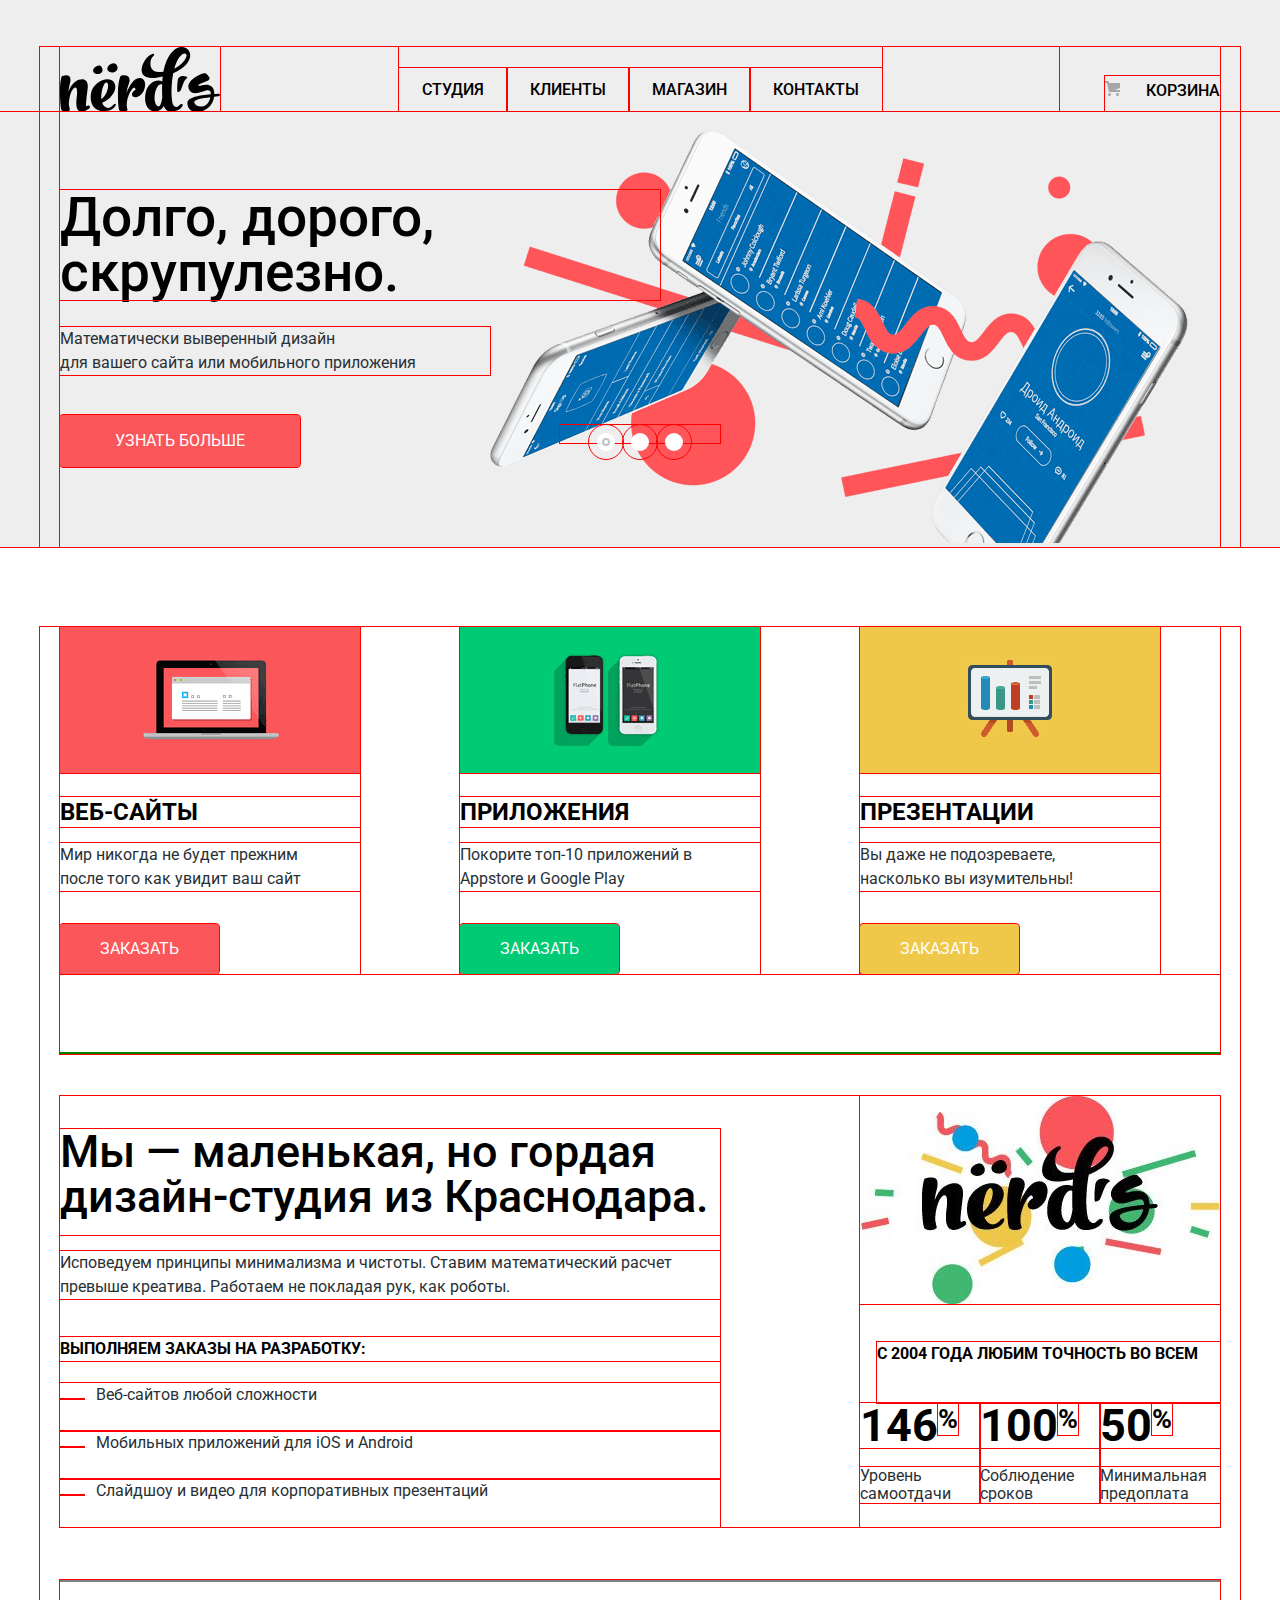
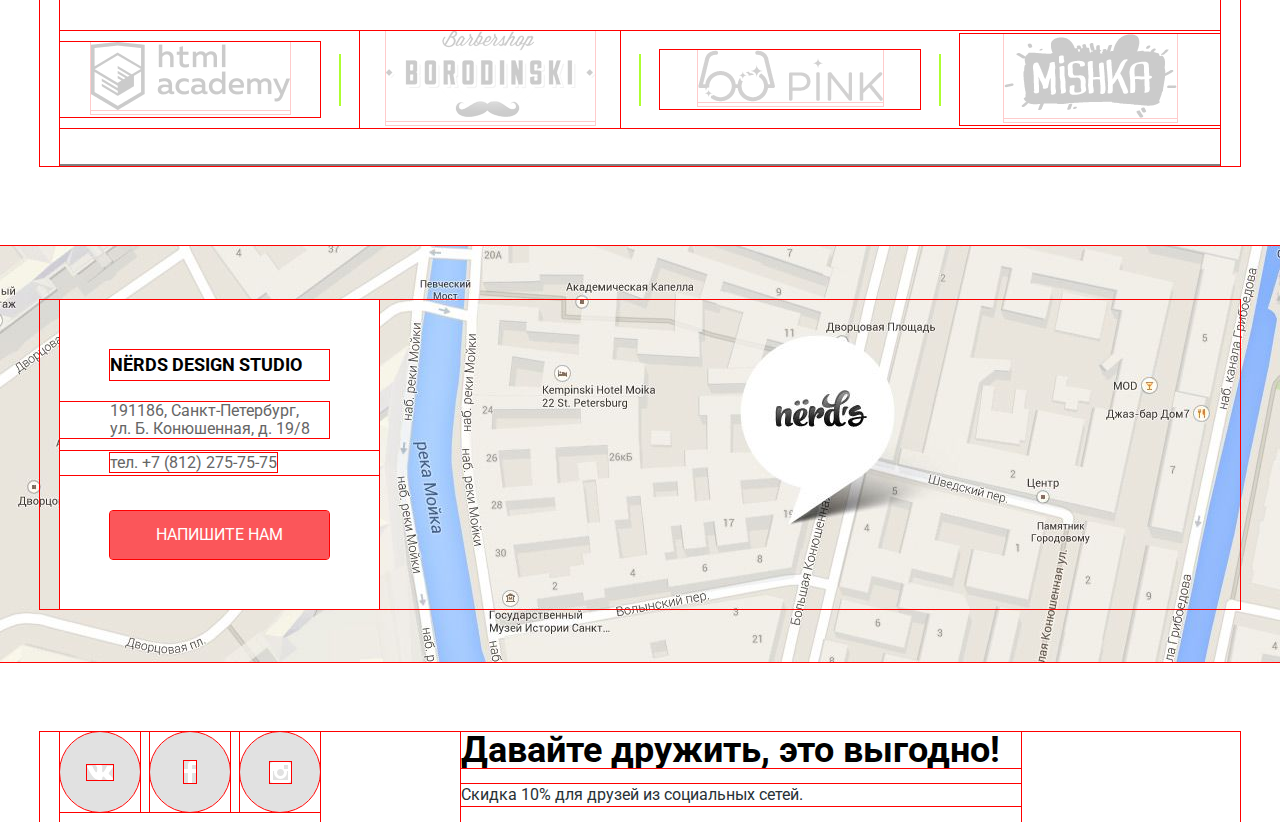
==== commit eba317a8: "индекс почти готов" ====
--- a/index.html
+++ b/index.html
@@ -59,19 +59,19 @@
         <li class="services-item">
           <img src="img/websites.png" width="300" height="146" alt="ВЕБ-САЙТЫ">
           <h3>ВЕБ-САЙТЫ</h3>
-          <p>Мир никогда не будет прежним после того как увидит ваш сайт</p>
+          <p>Мир никогда не будет прежним<br> после того как увидит ваш сайт</p>
           <a class="services-button-red" href="#">ЗАКАЗАТЬ</a>
         </li>
         <li class="services-item">
           <img src="img/application.png" width="300" height="146" alt="ПРИЛОЖЕНИЯ">
           <h3>ПРИЛОЖЕНИЯ</h3>
-          <p>Покорите топ-10 приложений в Appstore и Google Play</p>
+          <p>Покорите топ-10 приложений в<br> Appstore и Google Play</p>
           <a class="services-button-green" href="#">ЗАКАЗАТЬ</a>
         </li>
         <li class="services-item">
           <img src="img/presentation.png" width="300" height="146" alt="ПРЕЗЕНТАЦИИ">
           <h3>ПРЕЗЕНТАЦИИ</h3>
-          <p>Вы даже не подозреваете насколько вы изумительны!</p>
+          <p>Вы даже не подозреваете,<br> насколько вы изумительны!</p>
           <a class="services-button-yellow" href="#">ЗАКАЗАТЬ</a>
         </li>
       </ul>
@@ -107,7 +107,7 @@
           </li>
           <li class="statistics-item">
             <span class="statistics-number">50<sup>%</sup></span>
-            <span class="statistics-content">Минимальная предоплалата</span>
+            <span class="statistics-content">Минимальная предоплата</span>
           </li>
         </ul>
       </section>
@@ -138,7 +138,7 @@
       <div class="container">
         <div class="contacts">
           <b class="contacts-title">nёrds design studio</b>
-          <p class="contacts-address">191186, Санкт-Петербург, ул. Б. Конюшенная, д. 19/8</p>
+          <p class="contacts-address">191186, Санкт-Петербург,<br> ул. Б. Конюшенная, д. 19/8</p>
           <p class="contacts-number"><a href="tel:+7 (812) 275-75-75">тел. +7 (812) 275-75-75</a></p>
           <a class="contacts-button" href="#">Напишите нам</a>
         </div>
--- a/css/sytle.css
+++ b/css/sytle.css
@@ -237,7 +237,7 @@
 .slider-item p {
   max-width: 430px;
   margin: 0;
-  margin-bottom: 38px;
+  margin-bottom: 40px;
 }
 
 .slider-item-button {
@@ -245,7 +245,7 @@
   width: 240px;
   padding: 18px 0;
   font-size: 16px;
-  line-height: 18px;
+  line-height: 16px;
   color: #ffffff;
   text-transform: uppercase;
   text-align: center;
@@ -293,14 +293,15 @@
 }
 
 .services-item h3 {
-  margin: 15px 0px 17px 0px;
+  margin-top: 17px;
+  margin-bottom: 16px;
   font-size: 24px;
   line-height: 30px;
   color: #000000;
 }
 
 .services-item p {
-  padding: 0px 21px 17px 0px;
+  margin-bottom: 33px;
 }
 
 .services-button-red {
@@ -472,8 +473,8 @@
 .statistics-number sup {
   /* font-size: 20px;
   line-height: 20; */
-  font-size: 50%;
-  line-height: 50%;
+  font-size: 60%;
+  line-height: 60%;
   color: #000000;
 }
 
@@ -566,6 +567,7 @@
   display: flex;
   width: 219px;
   margin-top: 50px;
+  margin-bottom: 6px;
   align-content: center;
   margin-left: auto;
   margin-right: auto;
@@ -579,10 +581,8 @@
 .contacts-address {
   display: flex;
   width: 219px;
-  margin-top: 30px;
-  margin-left: 50px;
-  margin-right: 50px;
-  margin-bottom: 20px;
+  padding-left: 50px;
+  margin-bottom: 13px;
   font-size: 16px;
   line-height: 18px;
   color: #666666;
@@ -590,7 +590,7 @@
 
 .contacts-number {
   margin: 0;
-  margin-bottom: 37px;
+  margin-bottom: 36px;
 }
 
 .contacts-number a {
@@ -599,15 +599,13 @@
   color: #666666;
 }
 
-
-
 .contacts-button {
   margin-left: 50px;
   display: block;
   width: 219px;
   padding: 18px 0px;
   font-size: 16px;
-  line-height: 18px;
+  line-height: 12px;
   color: #ffffff;
   text-transform: uppercase;
   text-align: center;
@@ -627,7 +625,7 @@
 
 .footer-discount {
   width: 560px;
-  margin-right: 140px;
+  margin-right: 199px;
   display: flex;
   flex-direction: column;
 }
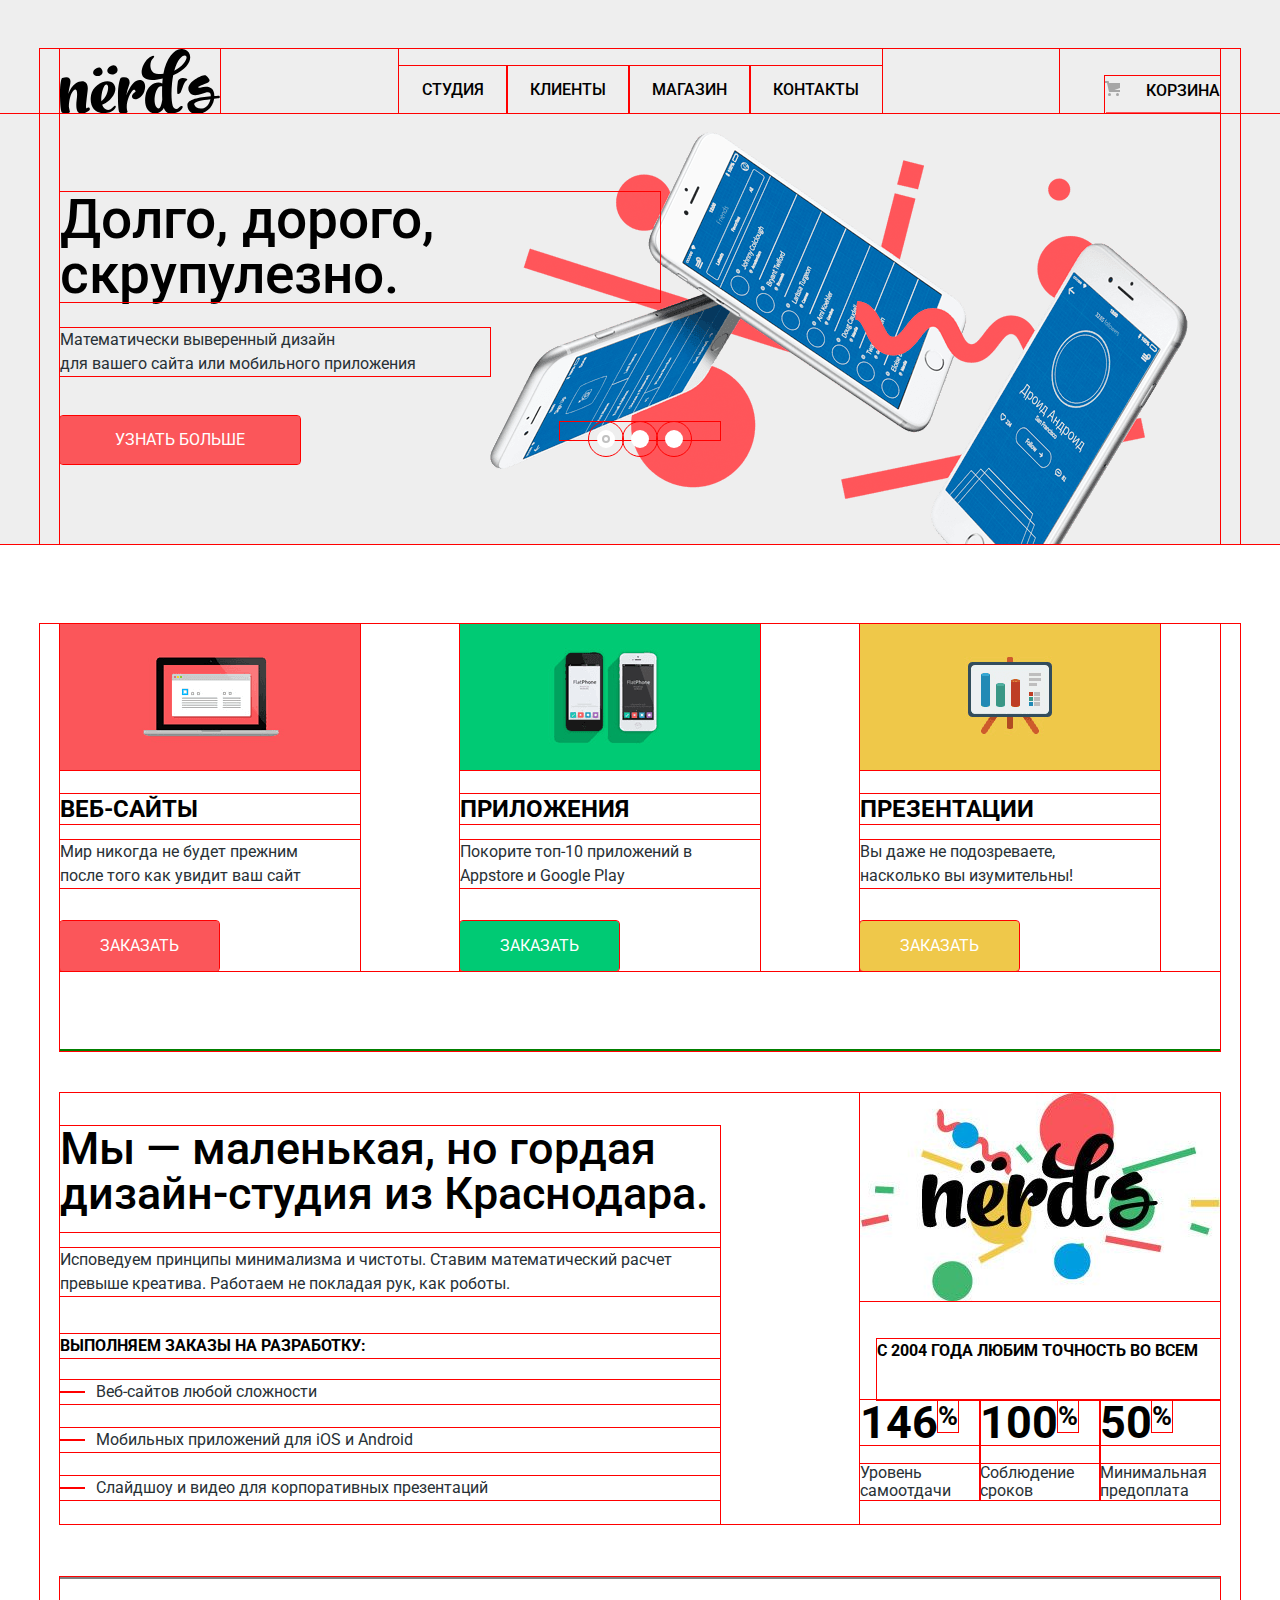
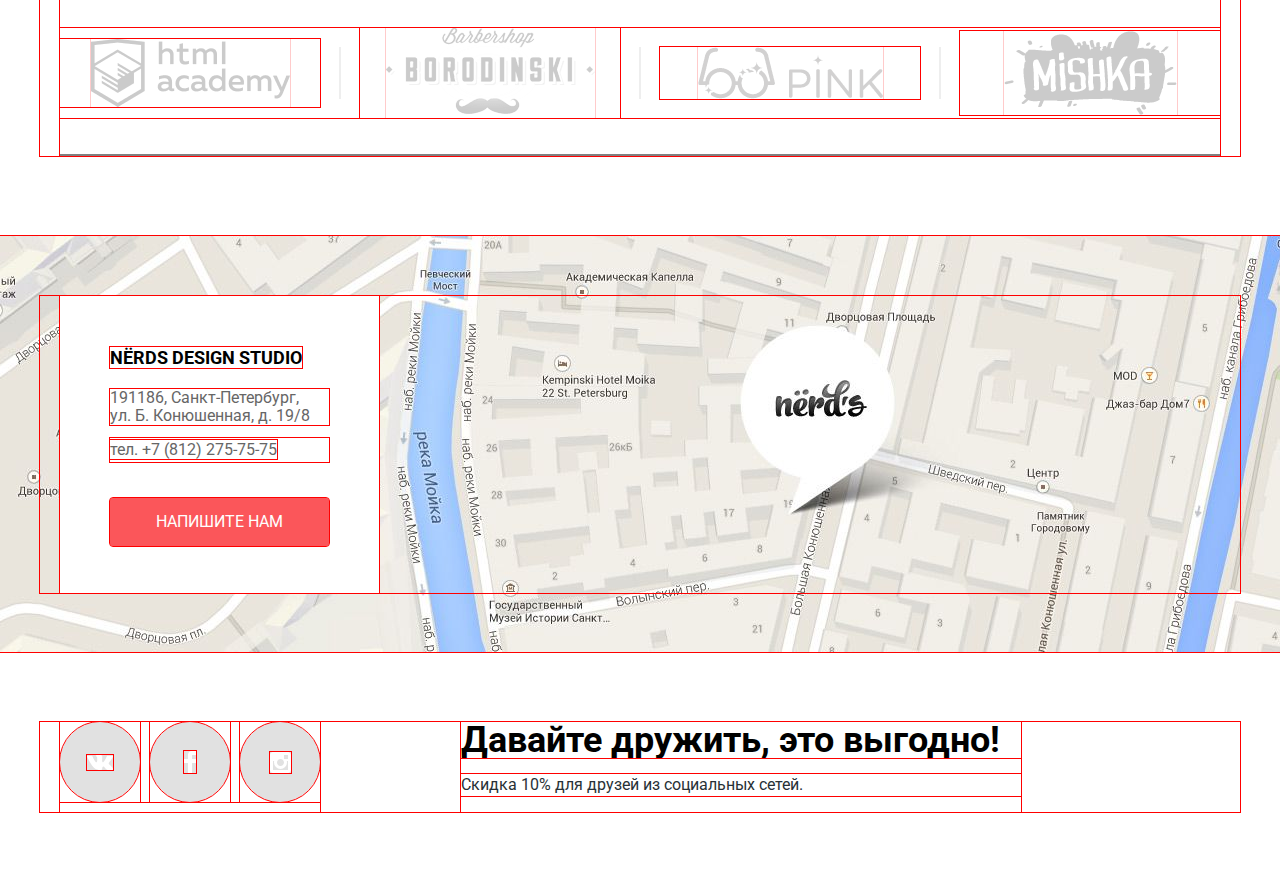
==== commit cd908fca: "добавил паддинг в футер" ====
--- a/index.html
+++ b/index.html
@@ -5,7 +5,7 @@
   <title>Nёrds</title>
   <link href="https://fonts.googleapis.com/css?family=Roboto:400,500,700&amp;subset=cyrillic" rel="stylesheet">
   <link href="css/normalize.css" rel="stylesheet">
-  <link href="css/sytle.css" rel="stylesheet">
+  <link href="css/style.css" rel="stylesheet">
 </head>
 <body>
   <header class="main-header">
@@ -132,13 +132,13 @@
     </section>
   </main>
 
-  <footer>
+  <footer class="main-footer">
     <section class="map">
       <h2 class="visually-hidden">Карта</h2>
       <div class="container">
         <div class="contacts">
           <b class="contacts-title">nёrds design studio</b>
-          <p class="contacts-address">191186, Санкт-Петербург,<br> ул. Б. Конюшенная, д. 19/8</p>
+          <p class="contacts-address">191186, Санкт-Петербург,<br>ул. Б. Конюшенная, д. 19/8</p>
           <p class="contacts-number"><a href="tel:+7 (812) 275-75-75">тел. +7 (812) 275-75-75</a></p>
           <a class="contacts-button" href="#">Напишите нам</a>
         </div>
@@ -158,7 +158,7 @@
       </div>
     </div>
   </footer>
-    <section class="feedback visually-hidden">
+    <section class="feedback">
       <button class="close-btn" type="button">Закрыть</button>
       <h3>Напишите нам</h3>
       <form class="feedback-form" action="https://echo.htmlacademy.ru" method="POST">
--- a/css/style.css
+++ b/css/style.css
@@ -0,0 +1,1501 @@
+body {
+  margin: 0;
+  padding: 0;
+
+  font-family: "Roboto", Verdana, sans-serif;
+  font-size: 16px;
+  line-height: 24px;
+  font-weight: 400;
+  color: #283136;
+  background-color: #ffffff;
+}
+
+a {
+  text-decoration: none;
+}
+
+.img {
+  max-width: 100%;
+  height: auto;
+}
+
+.visually-hidden {
+	position: absolute !important;
+	clip: rect(1px 1px 1px 1px); /* IE6, IE7 */
+	 clip: rect(1px, 1px, 1px, 1px);
+	padding:0 !important;
+	border:0 !important;
+	height: 1px !important;
+	width: 1px !important;
+	overflow: hidden;
+}
+
+* {
+  outline: 1px solid red;
+}
+
+/*header*/
+
+.container {
+  width: 1160px;
+  margin: 0 auto;
+  padding: 0 20px
+}
+
+.main-header {
+  padding-top: 49px;
+  margin-bottom: 80px;
+  background-color: #eeeeee;
+}
+
+.main-navigation {
+  display: flex;
+  justify-content: space-between;
+  font-weight: 500;
+  line-height: 30px;
+  text-transform: uppercase;
+  color: #000000;
+}
+
+.main-header-logo {
+  width: 160px;
+  height: 65px;
+}
+
+.site-navigation {
+  display: flex;
+  flex-wrap: wrap;
+  align-items: flex-end;
+  margin: 0;
+  padding: 0;
+}
+
+.site-navigation li {
+  position: relative;
+}
+
+/* .site-navigation li::after {
+  position: absolute;
+  content: "";
+  bottom: 0;
+  left: 23px;
+  display: block;
+  width: calc(100% - 46px);
+  height: 2px;
+  background-color: #fb565a;
+} */
+
+
+
+.site-navigation a {
+  display: block;
+  padding: 9px 23px;
+}
+
+.user-navigation {
+  position: relative;
+  display: flex;
+  justify-content: flex-end;
+  align-items: flex-end;
+  margin: 0;
+  padding: 0;
+  width: 160px;
+}
+
+.site-navigation li {
+  position: relative;
+}
+
+.user-navigation li::after {
+  position: absolute;
+  content: "";
+  bottom: 0;
+  right: 0;
+  display: block;
+  width: calc(100% - 46px);
+  height: 2px;
+  background-color: #fb565a;
+}
+
+.user-navigation a {
+  display: block;
+  padding-bottom: 8px;
+}
+}
+
+.main-header-logo:hover {
+  opacity: 0.8;
+}
+
+.main-header-logo:active {
+  opacity: 0.3;
+}
+
+.site-navigation,
+.user-navigation {
+  list-style: none;
+}
+
+.site-navigation a,
+.user-navigation a {
+  color: #000000;
+}
+
+.site-navigation a:hover,
+.user-navigation a:hover {
+  color: #fb565a;
+}
+
+.site-navigation a:focus,
+.user-navigation a:focus {
+  color: rgba(0, 0, 0, 0.3);
+}
+
+.user-navigation a::before {
+  content: "";
+  display: inline-block;
+  margin-right: 26px;
+  width: 15px;
+  height: 15px;
+  background-image: url("../img/bag.svg");
+}
+
+.site-navigation a:active .site-navigation li::after {
+  position: absolute;
+  content: "";
+  bottom: 0;
+  left: 23px;
+  display: block;
+  width: calc(100% - 46px);
+  height: 2px;
+  background-color: #fb565a;
+}
+
+
+/*header ------ slider*/
+
+.slider-container {
+  width: 1200px;
+  margin: 0 auto;
+  padding: 0 20px;
+  box-sizing: border-box;
+}
+
+.slider {
+  position: relative;
+  background-color: #eeeeee;
+}
+
+.slider-controls {
+  position: absolute;
+  left: 50%;
+  bottom: 104px;
+  z-index: 100;
+  width: 160px;
+  height: 18px;
+  text-align: center;
+  font-size: 0;
+  transform: translateX(-50%);
+}
+
+.slider-controls i {
+  position: relative;
+  display: inline-block;
+  width: 18px;
+  height: 18px;
+  padding: 8px;
+  border-radius: 50%;
+  cursor: pointer;
+}
+
+.slider-controls i::after {
+  content: "";
+  position: absolute;
+  top: 8px;
+  left: 8px;
+  z-index: 1;
+  width: 18px;
+  height: 18px;
+  background: #ffffff;
+  border-radius: 50%;
+}
+
+.slider-controls .active::before {
+  content: "";
+
+  position: absolute;
+  left: 50%;
+  top: 50%;
+  z-index: 2;
+  width: 4px;
+  height: 4px;
+  margin: -4px;
+  background-color: inherit;
+  border: 2px solid #c1c1c1;
+  border-radius: 50%;
+}
+
+.slider-list {
+  margin: 0;
+  padding: 0;
+  list-style: none;
+}
+
+.slider-item {
+  display: none;
+  padding: 78px 0 80px 0;
+}
+
+.slider-item:nth-child(1) {
+  display: block;
+}
+
+.slider-item:nth-child(1) {
+  background-image: url("../img/slide1.png");
+  background-repeat: no-repeat;
+  background-position: 93% 18px;
+}
+
+.slider-item:nth-child(2) {
+  background-image: url("../img/slide2.png");
+  background-repeat: no-repeat;
+  background-position: 100% 0;
+}
+
+.slider-item:nth-child(3) {
+  background-image: url("../img/slide3.png");
+  background-repeat: no-repeat;
+  background-position: 100% 20px;
+}
+
+.slider-item h3 {
+  max-width: 600px;
+  margin: 0;
+  margin-bottom: 26px;
+  font-size: 55px;
+  line-height: 55px;
+  font-weight: 500;
+  color: #000000;
+}
+
+.slider-item p {
+  max-width: 430px;
+  margin: 0;
+  margin-bottom: 40px;
+}
+
+.slider-item-button {
+  display: block;
+  width: 240px;
+  padding: 16px 0;
+  font-size: 16px;
+  line-height: 16px;
+  color: #ffffff;
+  text-transform: uppercase;
+  text-align: center;
+  text-decoration: none;
+  background-color: #fb565a;
+  border-radius: 3px;
+  border: none;
+}
+
+.button:hover,
+.button:focus {
+  background-color: #e74246;
+}
+
+.button:active {
+  color: rgba(255, 255, 255, 0.3);
+  background-color: #d7373b;
+  box-shadow: 0 3px rgba(0, 0, 0, 0.1) inset;
+}
+
+/*main---services*/
+
+.services {
+  margin-bottom: 42px;
+  padding-bottom: 78px;
+  background-color: #ffffff;
+  border-bottom: 2px solid green;
+
+}
+
+.services-list {
+  list-style: none;
+  margin: 0;
+  padding: 0;
+  display: flex;
+}
+
+.services-item {
+  width: 300px;
+  margin-right: 100px;
+}
+
+.services-item:last-child {
+  margin-right: 0;
+}
+
+.services-item h3 {
+  margin-top: 17px;
+  margin-bottom: 16px;
+  font-size: 24px;
+  line-height: 30px;
+  color: #000000;
+}
+
+.services-item p {
+  margin-bottom: 33px;
+}
+
+.services-button-red {
+  display: block;
+  width: 81px;
+  padding: 16px 39px;
+  font-size: 16px;
+  line-height: 18px;
+  color: #ffffff;
+  text-transform: uppercase;
+  text-align: center;
+  text-decoration: none;
+  background-color: #fb565a;
+  border-radius: 3px;
+  border: none;
+}
+
+.services-button-red:hover {
+  background-color: #e74246;
+}
+.services-button-red:active {
+  color: #e37376;
+  background-color: #d7373b;
+}
+
+.services-button-green {
+  display: block;
+  width: 81px;
+  padding: 16px 39px;
+  font-size: 16px;
+  line-height: 18px;
+  color: #ffffff;
+  text-transform: uppercase;
+  text-align: center;
+  text-decoration: none;
+  background-color: #00ca74;
+  border-radius: 3px;
+  border: none;
+}
+
+.services-button-green:hover {
+  background-color: #00bc6c;
+}
+
+.services-button-green:active {
+  color: #43c08b;
+  background-color: #00aa62;
+}
+
+.services-button-yellow {
+  display: block;
+  width: 81px;
+  padding: 16px 39px;
+  font-size: 16px;
+  line-height: 18px;
+  color: #ffffff;
+  text-transform: uppercase;
+  text-align: center;
+  text-decoration: none;
+  background-color: #efc84a;
+  border-radius: 3px;
+  border: none;
+}
+
+.services-button-yellow:hover {
+  background-color: #eab534;
+}
+
+.services-button-yellow:active {
+  color: #edc265;
+  background-color: #e5a722;
+}
+
+/*about*/
+
+.about-container{
+  display: flex;
+  justify-content: space-between;
+  margin-bottom: 53px;
+}
+
+.about {
+  width: 660px;
+  margin-top:33px;
+}
+
+.aboutus {
+  padding-bottom: 16px;
+  display: inline-block;
+  color: #000000;
+  font-weight: 500;
+  font-size: 45px;
+  line-height: 45px;
+}
+
+.about p {
+  margin-bottom:
+}
+
+.whatwedo {
+  display: block;
+  margin: 38px 0px 22px 0px;
+  color: #000000;
+  font-weight: 700;
+  text-transform: uppercase;
+}
+
+.whatwedo-list {
+  list-style: none;
+  padding: 0;
+  margin: 0;
+}
+
+.whatwedo-item {
+  display: flex;
+  align-items: center;
+  margin-bottom: 24px;
+}
+
+.whatwedo-item::before {
+  content: "";
+  display: inline-block;
+  margin-right: 11px;
+  width: 25px;
+  height: 2px;
+  background-color: red;
+}
+
+/*statistics*/
+
+.statistics-logo {
+  margin-bottom: 31px;
+}
+
+.statistics {
+  width: 360px;
+}
+
+.statistics b {
+  display: block;
+  padding-bottom: 37px;
+  margin-left: 17px;
+  font-weight: 700;
+  text-transform: uppercase;
+  color: #000000;
+}
+
+.statistics-list {
+  display: flex;
+  list-style: none;
+  padding: 0;
+  margin: 0;
+  width: 360px;
+}
+
+.statistics-item {
+  width: 120px;
+  display: flex;
+  flex-direction: column;
+}
+
+.statistics-number {
+  /* display: block;
+  padding-top: 11px; */
+  font-size: 45px;
+  line-height: 45px;
+  font-weight: 700;
+  color: #000000;
+}
+
+.statistics-number sup {
+  /* font-size: 20px;
+  line-height: 20; */
+  font-size: 60%;
+  line-height: 60%;
+  color: #000000;
+}
+
+.statistics-content {
+  margin-top: 19px;
+  line-height: 18px;
+}
+
+
+
+/*partners*/
+
+.partners {
+  border-top: 2px solid grey;
+  border-bottom: 2px solid grey;
+  padding-top: 49px;
+  padding-bottom: 36px;
+  margin-bottom: 80px;
+}
+
+.partners-list {
+  display: flex;
+  justify-content: space-between;
+  align-items: center;
+  margin: 0;
+  padding: 0;
+  list-style: none;
+  align-items: center;
+}
+
+.partners-item {
+  display: flex;
+  justify-content: center;
+  align-items: center;
+  width: 260px;
+  position: relative;
+}
+
+.partners-item::after {
+  content: "";
+  position: absolute;
+  right: -21px;
+  top: 50%;
+  width: 2px;
+  height: 52px;
+  background: #eeeeee;
+  transform: translateY(-50%);
+}
+
+.partners-item:last-child::after {
+  display: none;
+}
+
+.partners-link {
+  display: flex;
+  justify-content: center;
+  align-items: center;
+  opacity: 0.2;
+}
+
+.partners-link:hover,
+.partners-link:focus {
+  opacity: 1;
+}
+
+.partners-link:active {
+  opacity: 0.1;
+}
+
+/*footer*/
+/*map*/
+
+.main-footer {
+  padding-bottom: 60px;
+}
+
+.map {
+  display: flex;
+  align-items: center;
+  height: 416px;
+  margin-bottom: 70px;
+  background-image: url("../img/map.jpg");
+  background-repeat: no-repeat;
+  background-size: cover;
+  background-position: 50%;
+}
+
+.contacts {
+  display: block;
+  box-sizing: border-box;
+  padding: 47px 50px;
+  width: 319px;
+  background-color: #ffffff;
+}
+
+.contacts-title {
+  width: 219px;
+  margin-bottom: 6px;
+  font-size: 18px;
+  line-height: 30px;
+  color: #000000;
+  text-transform: uppercase;
+}
+
+.contacts-address {
+  width: 219px;
+  margin-bottom: 13px;
+  font-size: 16px;
+  line-height: 18px;
+  color: #666666;
+}
+
+.contacts-number {
+  margin: 0;
+  margin-bottom: 36px;
+}
+
+.contacts-number a {
+  width: 219px;
+  color: #666666;
+}
+
+.contacts-button {
+  display: block;
+  width: 219px;
+  padding: 18px 0px;
+  font-size: 16px;
+  line-height: 12px;
+  color: #ffffff;
+  text-transform: uppercase;
+  text-align: center;
+  text-decoration: none;
+  background-color: #fb565a;
+  border-radius: 3px;
+  border: none;
+}
+
+/*footer-discount*/
+
+.social-discount {
+  display: flex;
+  justify-content: space-between;
+  flex-direction: row-reverse;
+}
+
+.footer-discount {
+  width: 560px;
+  margin-right: 199px;
+  display: flex;
+  flex-direction: column;
+}
+
+.features-discount {
+  font-size: 36px;
+  line-height: 36px;
+  font-weight: 700;
+  color: #000000;
+}
+
+.discount {
+  line-height: 22px;
+  display: flex;
+}
+
+.social-list {
+  display: flex;
+  width: 260px;
+  justify-content: space-between;
+}
+
+.footer-social,
+.social-list {
+  padding: 0;
+  margin: 0;
+  list-style: none;
+}
+
+.social-button {
+  display: flex;
+  background-color: #e1e1e1;
+  width: 80px;
+  height: 80px;
+  border-radius: 50%;
+  align-items: center;
+  justify-content: center;
+}
+
+.social-button:hover,
+.social-button:focus {
+  background-color: #e74246;
+  cursor: pointer;
+}
+
+.social-button:active {
+  color: #e37376;
+  background-color:#d7373b;
+  opacity: 0.3;
+  cursor: pointer;
+}
+
+.social-button:active img {
+  opacity: 0.3;
+}
+/*modal-write*/
+
+.feedback {
+  display: none;
+  position: fixed;
+  top: 50%;
+  left: 50%;
+  width: 960px;
+  padding: 50px 100px;
+  box-sizing: border-box;
+  background: #fff;
+  box-shadow: 0 30px 50px rgba(0, 0, 0, 0.7);
+  transform: translate(-50%, -50%);
+}
+
+.feedback-form {
+  display: flex;
+  flex-wrap: wrap;
+  align-items: flex-start;
+  justify-content: space-between;
+}
+
+.feedback h3 {
+  font-size: 45px;
+  line-height: 45px;
+  font-weight: 500;
+  color: #000000;
+}
+
+.feedback label {
+  display: block;
+  margin-bottom: 10px;
+  font-size: 16px;
+  line-height: 18px;
+  font-weight: 700;
+  color: #000000;
+}
+
+.feedback p {
+  display: flex;
+  flex-direction: column;
+}
+
+
+.input {
+  width: 360px;
+}
+
+.input input {
+  box-sizing: border-box;
+  width: 100%;
+  height: 50px;
+  padding: 0 13px;
+  border: 2px solid #d7dcde;
+  border-radius: 3px;
+}
+
+.feedback textarea {
+  width: 100%;
+  padding: 0 13px;
+  box-sizing: border-box;
+  border: 2px solid #d7dcde;
+  border-radius: 3px;
+  resize: none;
+
+}
+
+.textarea {
+  width: 100%;
+}
+
+.close-btn {
+  position: absolute;
+  top: 80px;
+  right: 80px;
+  font-size: 0;
+  border: none;
+  width: 27px;
+  height: 27px;
+
+  transform: translate(-50%, -50%);
+  background-color: transparent;
+  cursor: pointer;
+}
+
+.close-btn:hover:after,
+.close-btn:hover:before,
+.close-btn:focus:after,
+.close-btn:focus:before {
+  opacity: 1;
+}
+
+.close-btn:active:after,
+.close-btn:active:before {
+  opacity: 0.1;
+}
+
+.close-btn::after,
+.close-btn::before {
+  position: absolute;
+  top: calc(50% -1px);
+  left: 0;
+  content: "";
+  width: 100%;
+  height: 2px;
+  background-color: red;
+  opacity: 0.3;
+}
+
+.close-btn::after {
+  transform: rotate(45deg);
+}
+
+.close-btn::before {
+  transform: rotate(-45deg);
+}
+
+input:invalid {
+  border-color: red;
+  color: red;
+}
+
+.feedback-button {
+  display: block;
+  width: 260px;
+  padding: 18px 0;
+  font-size: 16px;
+  line-height: 18px;
+  color: #ffffff;
+  text-transform: uppercase;
+  text-align: center;
+  text-decoration: none;
+  background-color: #fb565a;
+  border-radius: 3px;
+  border: none;
+}
+
+/* .modal {
+  position: fixed;
+  color: #000000;
+  background-color: #ffffff;
+  box-shadow: 0 30px 50px rgba(0, 0, 0, 0.7);
+}
+
+.modal-write {
+  position: relative;
+  z-index: 100;
+  bottom: 180px;
+  left: 240px;
+  width: 960px;
+  padding: 50px 100px;
+  box-sizing: border-box;
+}
+
+.modal-write p {
+  display: flex;
+  flex-direction: column;
+}
+
+.button-close {
+  position: absolute;
+  top: 80px;
+  right: 80px;
+  width: 22px;
+  height: 22px;
+  font-size: 0;
+  border: 0;
+  cursor: pointer;
+  background-color: #ffffff;
+}
+
+.button-close::before,
+.button-close::after {
+  content: "";
+  position: absolute;
+  top: 10px;
+  right: 2px;
+  width: 19px;
+  height: 3px;
+  background-color: #fecccd;
+}
+
+.button-close::before {
+  transform: rotate(45deg);
+}
+
+.button-close::after {
+  transform: rotate(-45deg);
+}
+
+.button-close::before:hover,
+.button-close::after:hover {
+  background-color: #fb565a;
+}
+
+.login-form {
+  display: flex;
+  flex-wrap: wrap;
+  align-items: flex-start;
+  justify-content: space-between;
+}
+
+.login {
+  width: 360px;
+}
+
+.login label {
+  margin-bottom: 10px;
+}
+
+.email {
+  width: 360px;
+  display: flex;
+  flex-direction: column;
+}
+
+.modal-write h3 {
+  margin-left: 100px;
+  margin-top: 72px;
+  margin-bottom: 40px;
+  font-size: 45px;
+  line-height: 45px;
+  font-weight: 500;
+  color: #000000;
+}
+
+.login-form input[type="text"] {
+  box-sizing: border-box;
+  width: 360px;
+  padding: 15px 15px;
+  padding-right: 40px;
+  border: 2px solid #d7dcde;
+  border-radius: 3px;
+}
+
+.login input:hover {
+  border: 2px solid #b4b9bb;
+}
+
+.login input:focus {
+  border: 2px solid #000000;
+}
+
+.login-column label {
+  margin-left: 100px;
+}
+
+.login-column input {
+  width: 360px;
+  height: 49px;
+  display: inline-block;
+  margin-left: 100px;
+
+}
+
+.login-column input {
+  border: 2px solid #d7dcde;
+  border-radius: 2px;
+}
+
+.modal-write textarea {
+  border: 2px solid #d7dcde;
+  border-radius: 2px;
+}
+
+.modal-write label {
+  font-size: 16px;
+  line-height: 18px;
+  font-weight: 700;
+  color: #000000;
+}
+
+.write-to-us-button {
+  display: block;
+  width: 260px;
+  padding: 18px 0;
+  font-size: 16px;
+  line-height: 18px;
+  color: #ffffff;
+  text-transform: uppercase;
+  text-align: center;
+  text-decoration: none;
+  background-color: #fb565a;
+  border-radius: 3px;
+  border: none;
+} */
+
+/*catalog*/
+/*header*/
+
+.header-catalog {
+  padding-top: 47px;
+  margin-bottom: 58px;
+  background-color: #eeeeee;
+
+}
+.catalog-caption {
+  display: inline-block;
+  margin-left: 216px;
+  margin-top: 81px;
+  margin-bottom: 106px;
+  font-size: 55px;
+  line-height: 55px;
+  font-weight: 500;
+  color: #000000;
+}
+
+.catalog-top {
+  opacity: 0.1;
+  display: block;
+}
+
+.catalog-top:hover {
+  opacity: 1;
+}
+
+/* filters */
+/* стоимость */
+
+.filters {
+  display: flex;
+  width: 260px;
+  margin-right: 140px;
+}
+
+.filters legend {
+  font-size: 18px;
+  line-height: 24px;
+  text-transform: uppercase;
+  font-weight: 700;
+  color: #000000;
+}
+
+.range-filter {
+  width: 260px;
+  margin-top: 49px;
+}
+
+.range-controls {
+  position: relative;
+  height: 41px;
+  margin-bottom: 18px;
+  padding-top: 39px;
+  padding-right: 20px;
+  padding-left: 20px;
+  background-color: #f1f1f1;
+  border-radius: 5px;
+}
+
+.range-controls .scale {
+  height: 2px;
+  background: #d7dcde;
+}
+
+.range-controls .bar {
+  width: 70%;
+  height: 2px;
+  background: #00ca74;
+}
+
+.range-controls .toggle {
+  position: absolute;
+  top: 31px;
+  left: 0px;
+  width: 4px;
+  height: 4px;
+  padding: 0;
+  border: 8px solid #ffffff;
+  background-color: #ababab;
+  box-shadow: 0 2px 1px 0 #cfcfcf;
+  border-radius: 50%;
+  cursor: pointer;
+}
+
+.range-controls .toggle-min {
+  left: 18px;
+}
+
+.range-controls .toggle-max {
+  left: 160px;
+}
+
+.price-controls {
+  font-size: 0;
+}
+
+.price-controls label {
+  display: inline-block;
+  width: 50%;
+  font-size: 16px;
+  text-transform: uppercase;
+}
+
+.price-controls input {
+  width: 60px;
+  padding: 8px 10px;
+  margin-left: 10px;
+  font-family: Roboto, Arial, sans-serif;
+  font-size: 16px;
+  text-align: center;
+  color: #283136;
+  border: none;
+  border-radius: 5px;
+  background: #f1f1f1;
+}
+
+.max-price {
+  text-align: right;
+}
+
+/*фильтры сетка и особенности*/
+
+.filter-item-grid {
+  margin: 0;
+  padding: 0;
+  border: none;
+}
+
+.filter-item-grid ul {
+  margin: 0;
+  padding: 0;
+  list-style: none;
+}
+
+.filter-option {
+  margin-bottom: 18px;
+}
+
+.grid-view {
+  position: relative;
+  display: flex;
+  align-items: center;
+  padding-left: 40px;
+  box-sizing: border-box;
+  width: 100%;
+  min-height: 25px;
+}
+
+.grid-view::before {
+  content: "";
+  position: absolute;
+  top: 0;
+  left: 0;
+  width: 25px;
+  height: 25px;
+  opacity: 0.3;
+  background-image: url("../img/radio-off.svg");
+}
+
+input:checked ~ .grid-view::before {
+  background-image: url("../img/radio-on.svg");
+}
+
+.filter-item-features {
+  margin: 0;
+  padding: 0;
+  border: none;
+}
+
+.filter-item-features ul {
+  margin: 0;
+  padding: 0;
+  list-style: none;
+}
+
+.filter-option {
+  margin-bottom: 18px;
+}
+
+.features-view {
+  position: relative;
+  display: flex;
+  align-items: center;
+  padding-left: 40px;
+  box-sizing: border-box;
+  width: 100%;
+  min-height: 25px;
+}
+
+.features-view::before {
+  content: "";
+  position: absolute;
+  top: 0;
+  left: 0;
+  width: 23px;
+  height: 23px;
+  background-image: url("../img/checkbox-off.svg");
+  opacity: 0.3;
+}
+
+input:checked ~ .features-view::before {
+  width: 27px;
+  height: 23px;
+  background-image: url("../img/checkbox-on.svg");
+}
+
+.grid-view::before:hover {
+  background-color: red;
+}
+
+.filter-option input:hover + label,
+.filter-option input:focus + label {
+  color: #000000;
+}
+
+.filter-option input:disabled + label {
+  opacity: 0.3;
+}
+
+.show-button {
+  display: block;
+  width: 260px;
+  padding: 18px 0px;
+  text-align: center;
+  text-decoration: none;
+  text-transform: uppercase;
+  color: #000000;
+  font-weight: 500;
+  background-color: #eeeeee;
+  border-radius: 3px;
+  border: none;
+}
+
+.show-button:hover {
+  background-color: #dfdfdf;
+}
+
+.show-button:active {
+  color: #959595;
+  background-color: #d5d5d5;
+}
+
+/* catalog */
+
+.catalog-container {
+  display: flex;
+}
+
+.catalog {
+  display: flex;
+  flex-direction: column;
+}
+
+.filter {
+  display: flex;
+  justify-content: space-between;
+}
+
+.filter-item {
+  margin: 0;
+  margin-bottom: 59px;
+  padding: 0;
+  border: none;
+}
+
+.catalog-info {
+  position: absolute;
+  left: 0;
+  /* display:none; */
+  box-sizing: border-box;
+  padding: 30px 60px;
+  bottom: 0;
+  width: 100%;
+  text-align: center;
+  /* min-height: 231px; */
+  background-color: #eeeeee;
+}
+
+
+
+.catalog-item-price {
+  display: inline-block;
+  width: 200px;
+  padding: 18px 0px;
+  text-align: center;
+  text-decoration: none;
+  text-transform: uppercase;
+  color: #ffffff;
+  font-weight: 500;
+  background-color: #fb565a;
+  border-radius: 3px;
+  border: none;
+}
+
+.catalog-item-price:hover {
+  background-color: #e74246;
+}
+
+.catalog-item-price:active {
+  background-color: #d7373b;
+}
+
+.head-of-sorting {
+  width: 360px;
+  margin-bottom: 58px;
+  font-size: 18px;
+  line-height: 18px;
+  font-weight: 700;
+  color: #000000;
+  text-transform: uppercase;
+}
+
+
+.sorting {
+  width: 360px;
+  display: flex;
+  /* justify-content: space-between; */
+  padding: 0;
+  margin: 0;
+  list-style: none;
+}
+
+.by-price a {
+  padding-right: 25px;
+}
+
+.by-type a {
+  padding-right: 26px;
+}
+
+.by-name a {
+  padding-right: 48px;
+}
+
+.down a {
+  padding-right: 18px;
+}
+
+
+.sorting a {
+  color: #000000;
+  font-size: 14px;
+  line-height: 18px;
+  font-weight: 400;
+  text-transform: uppercase;
+  opacity: 0.3;
+}
+
+.sorting a:hover {
+  opacity: 0.6;
+}
+
+.sorting a:active{
+  opacity: 1;
+}
+
+.catalog-list {
+  width: 760px;
+  display: flex;
+  flex-wrap: wrap;
+  padding: 0;
+  margin: 0;
+  list-style: none;
+}
+
+.catalog-list-item {
+  position: relative;
+  width: 360px;
+  margin-right: 40px;
+  margin-bottom: 33px;
+  overflow: hidden;
+}
+
+.catalog-list-item:nth-child(2n) {
+  margin-right: 0;
+}
+
+/* .catalog-list-item:hover .catalog-info  {
+  display: block;
+} */
+
+.catalog-list .catalog-head {
+  margin: 0;
+  font-size: 18px;
+  line-height: 30px;
+  font-weight: 700;
+  text-transform: uppercase;
+  color: #000000;
+}
+
+.catalog-list-desctiption {
+  font-size: 16px;
+  line-height: 18px;
+  font-weight: 400;
+  color: #666666;
+}
+
+/*pagination*/
+
+.pagination-list {
+  display: flex;
+  flex-wrap: wrap;
+  padding: 0;
+  margin: 0;
+  list-style: none;
+}
+
+.pagination-item {
+  margin-right: 11px;
+}
+
+.pagination-item:last-child {
+  margin-right: 0;
+}
+
+.pagination-item a {
+  display: block;
+  padding: 14px 18px;
+  line-height: 18px;
+  font-weight: 500;
+  color: #000000;
+  background-color: #eeeeee;
+}
+
+.current-page a {
+  display: block;
+  box-sizing: border-box;
+  line-height: 18px;
+  font-weight: 500;
+  color: #000000;
+  background-color: #ffffff;
+  border: 2px solid #dbdbdb;
+  border-radius: 3px;
+}
+
+.pagination-item a:hover,
+.pagination-item a:focus {
+  background-color: #dfdfdf;
+}
+
+.pagination-item a:active {
+  border-top: 2px solid #bfbfbf;
+  color: #a1a1a1;
+  background-color: #d5d5d5;
+}
+
+.pagination-item a:focus {
+  background-color: #ffffff;
+}
+
+.pagination-button a {
+  display: block;
+  width: 260px;
+  padding: 16px 0;
+  font-size: 16px;
+  line-height: 18px;
+  font-weight: 500;
+  color: #000000;
+  background-color: #eeeeee;
+  text-transform: uppercase;
+  text-align: center;
+  text-decoration: none;
+  border-radius: 3px;
+  border: none;
+}
+
+.pagination-button a:hover,
+.pagination-button a:focus {
+  background-color: #dfdfdf;
+}
+
+.pagination-button a:active {
+  color: #a1a1a1;
+  border-top: 2px solid #bfbfbf;
+}
+
+.pagination-button a:focus {
+  background-color: #ffffff;
+}
+
+
+
+
+
+
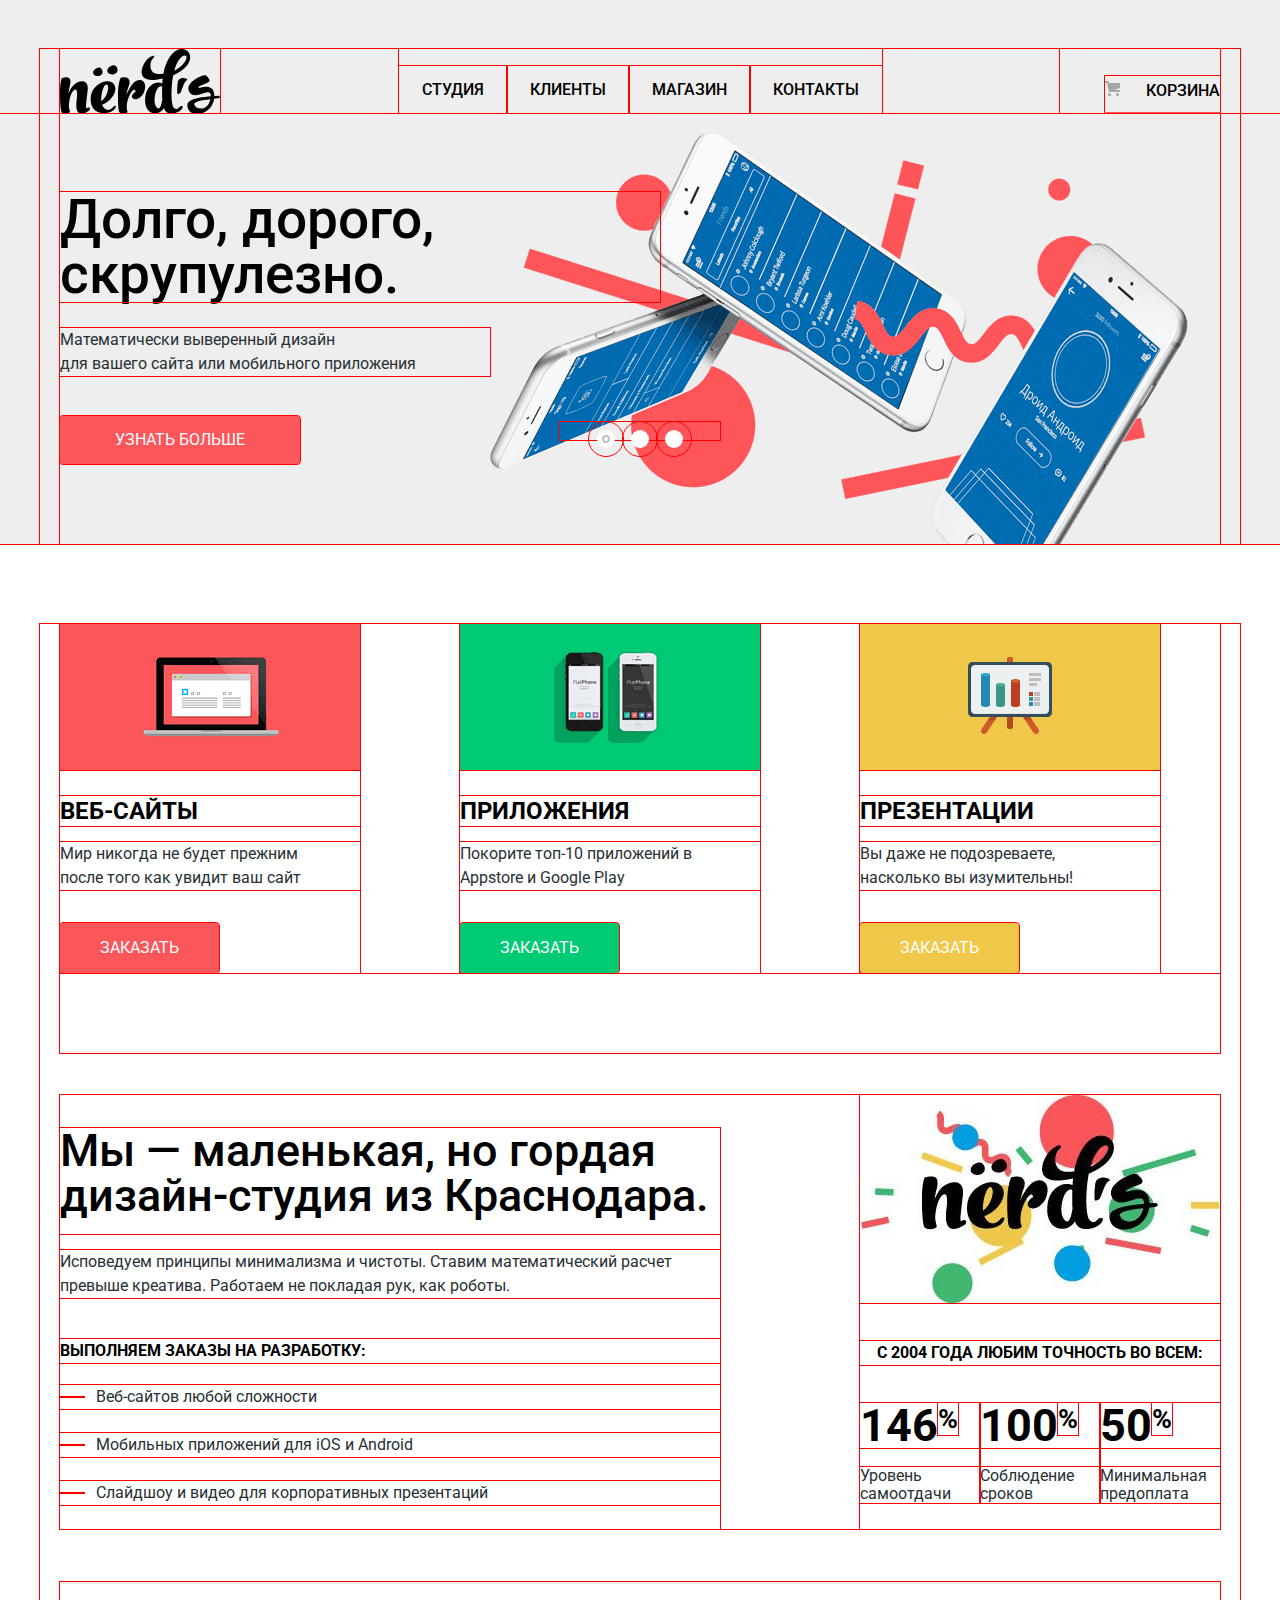
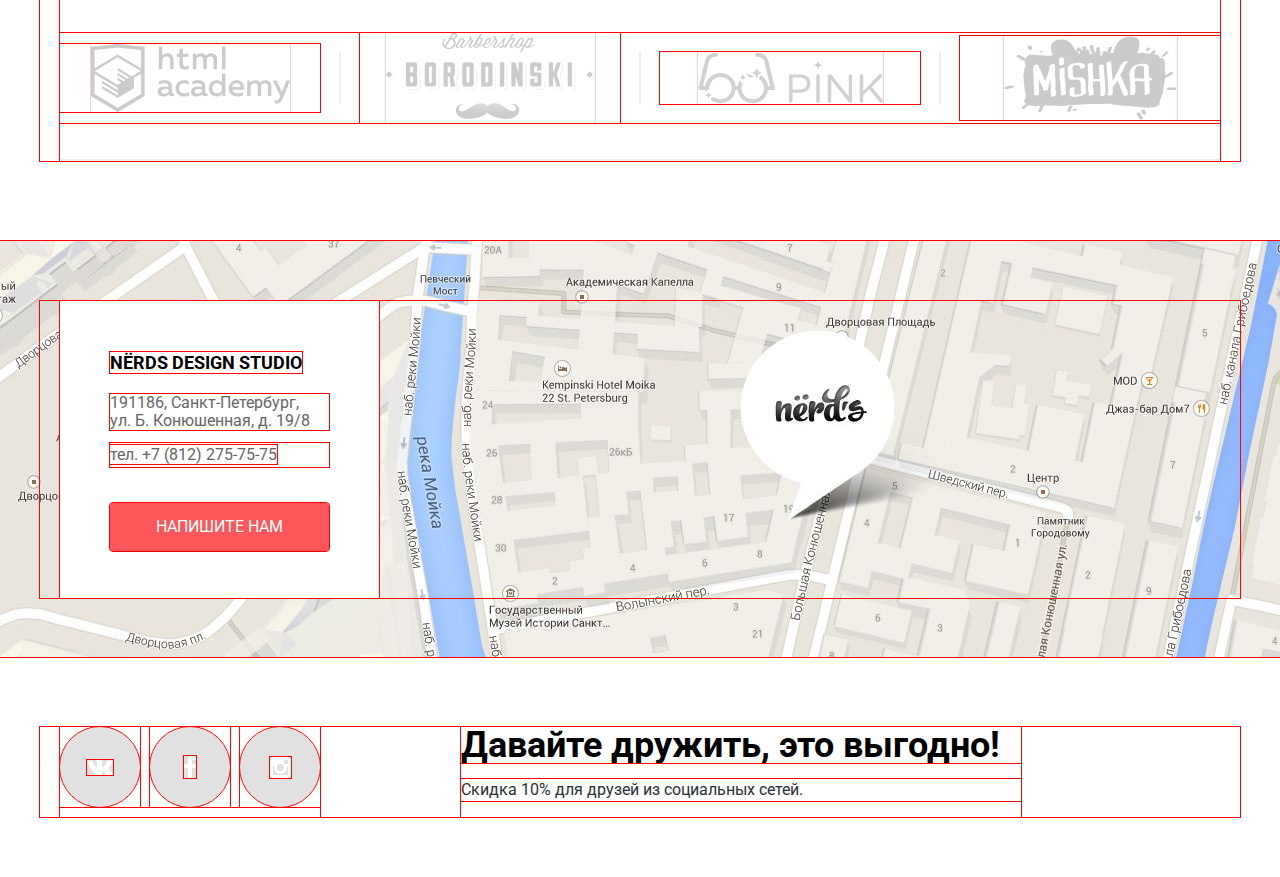
==== commit 49c6ab44: "коррекция стилей" ====
--- a/index.html
+++ b/index.html
@@ -95,7 +95,7 @@
       <section class="statistics">
         <h2 class="visually-hidden">Статистика</h2>
         <img class="statistics-logo" src="img/statistic-logo.jpg"  width="360" height="208" alt="Nёrds">
-        <b>с 2004 года любим точность во всем</b>
+        <b>с 2004 года любим точность во всем:</b>
         <ul class="statistics-list">
           <li class="statistics-item">
             <span class="statistics-number">146<sup>%</sup></span>
--- a/css/style.css
+++ b/css/style.css
@@ -316,7 +316,7 @@
   margin-bottom: 42px;
   padding-bottom: 78px;
   background-color: #ffffff;
-  border-bottom: 2px solid green;
+  border-bottom: 2px solid #eeeeee;;
 
 }
 
@@ -337,7 +337,7 @@
 }
 
 .services-item h3 {
-  margin-top: 17px;
+  margin-top: 19px;
   margin-bottom: 16px;
   font-size: 24px;
   line-height: 30px;
@@ -442,12 +442,12 @@
 }
 
 .about p {
-  margin-bottom:
+  margin-bottom: 41px;
 }
 
 .whatwedo {
   display: block;
-  margin: 38px 0px 22px 0px;
+  margin-bottom: 22px;
   color: #000000;
   font-weight: 700;
   text-transform: uppercase;
@@ -486,8 +486,8 @@
 
 .statistics b {
   display: block;
-  padding-bottom: 37px;
-  margin-left: 17px;
+  margin-bottom: 38px;
+  padding-left: 17px;
   font-weight: 700;
   text-transform: uppercase;
   color: #000000;
@@ -534,8 +534,8 @@
 /*partners*/
 
 .partners {
-  border-top: 2px solid grey;
-  border-bottom: 2px solid grey;
+  border-top: 2px solid #eeeeee;
+  border-bottom: 2px solid #eeeeee;
   padding-top: 49px;
   padding-bottom: 36px;
   margin-bottom: 80px;
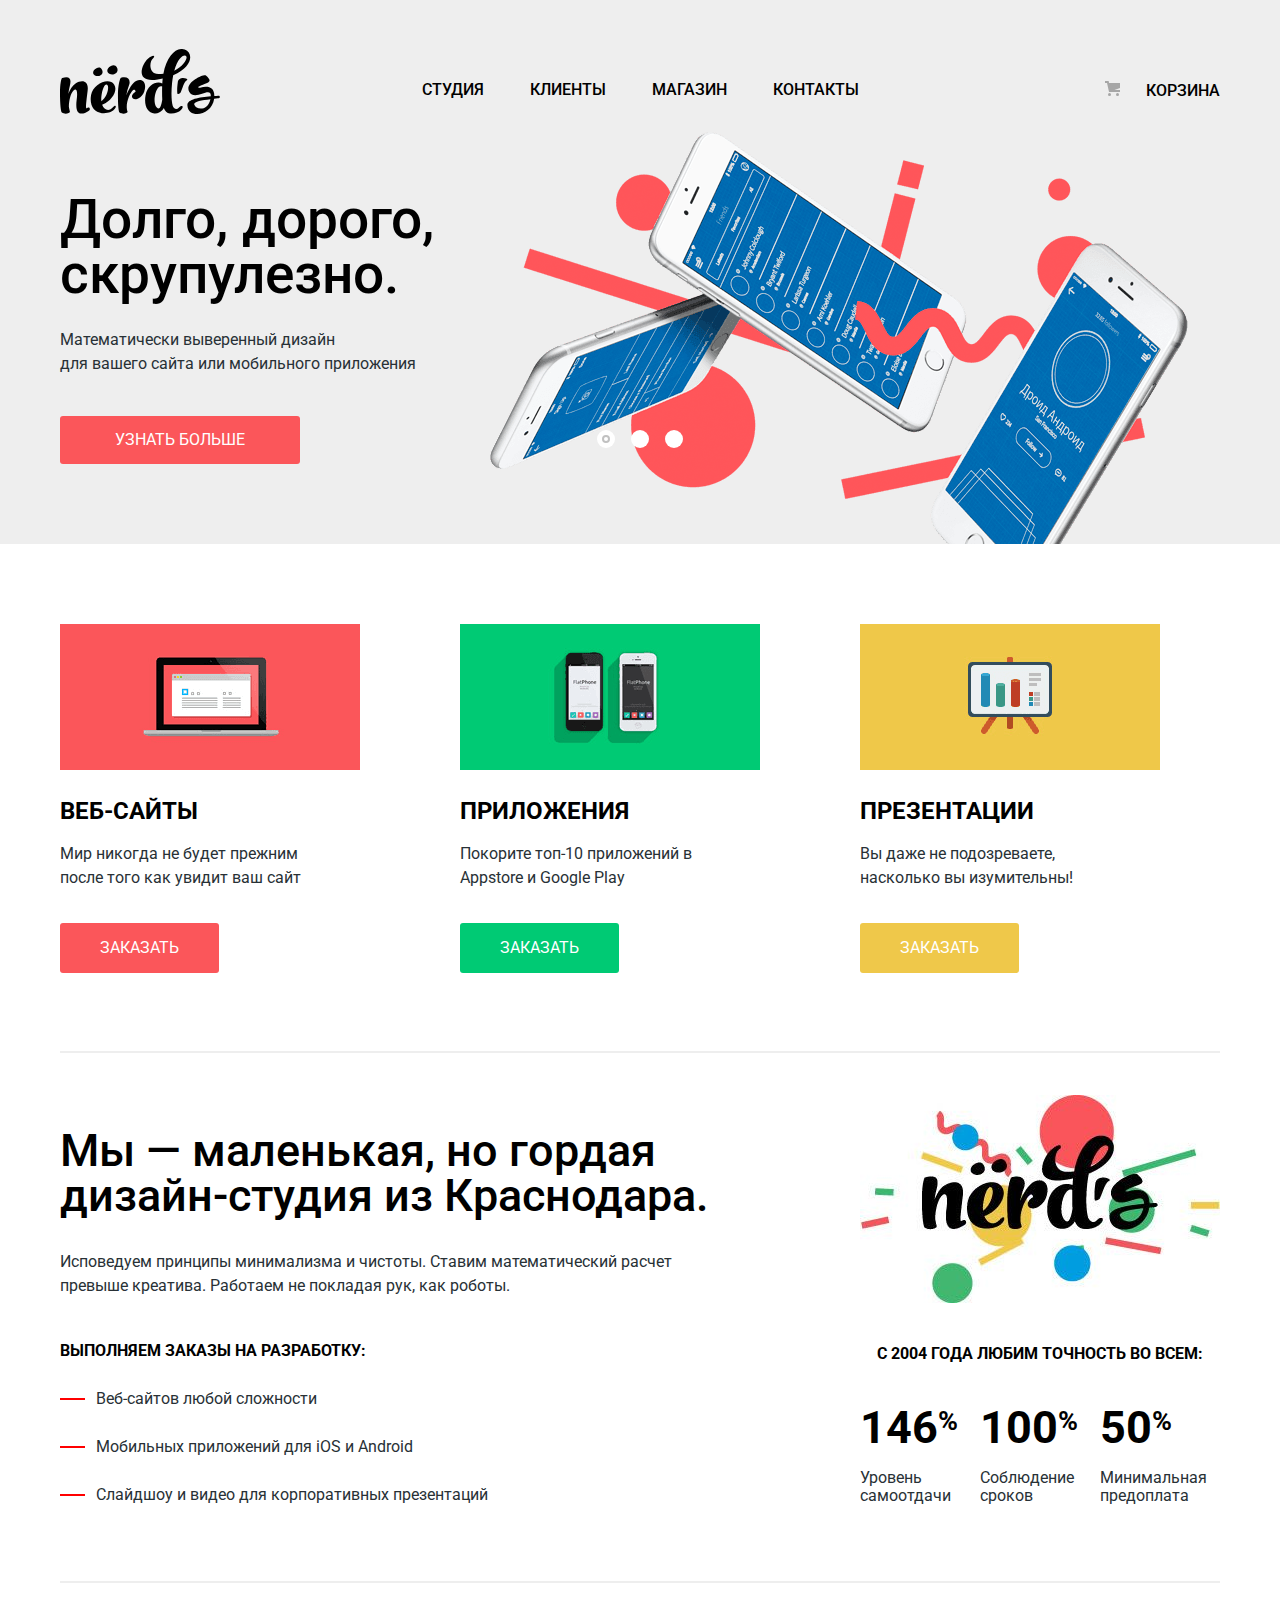
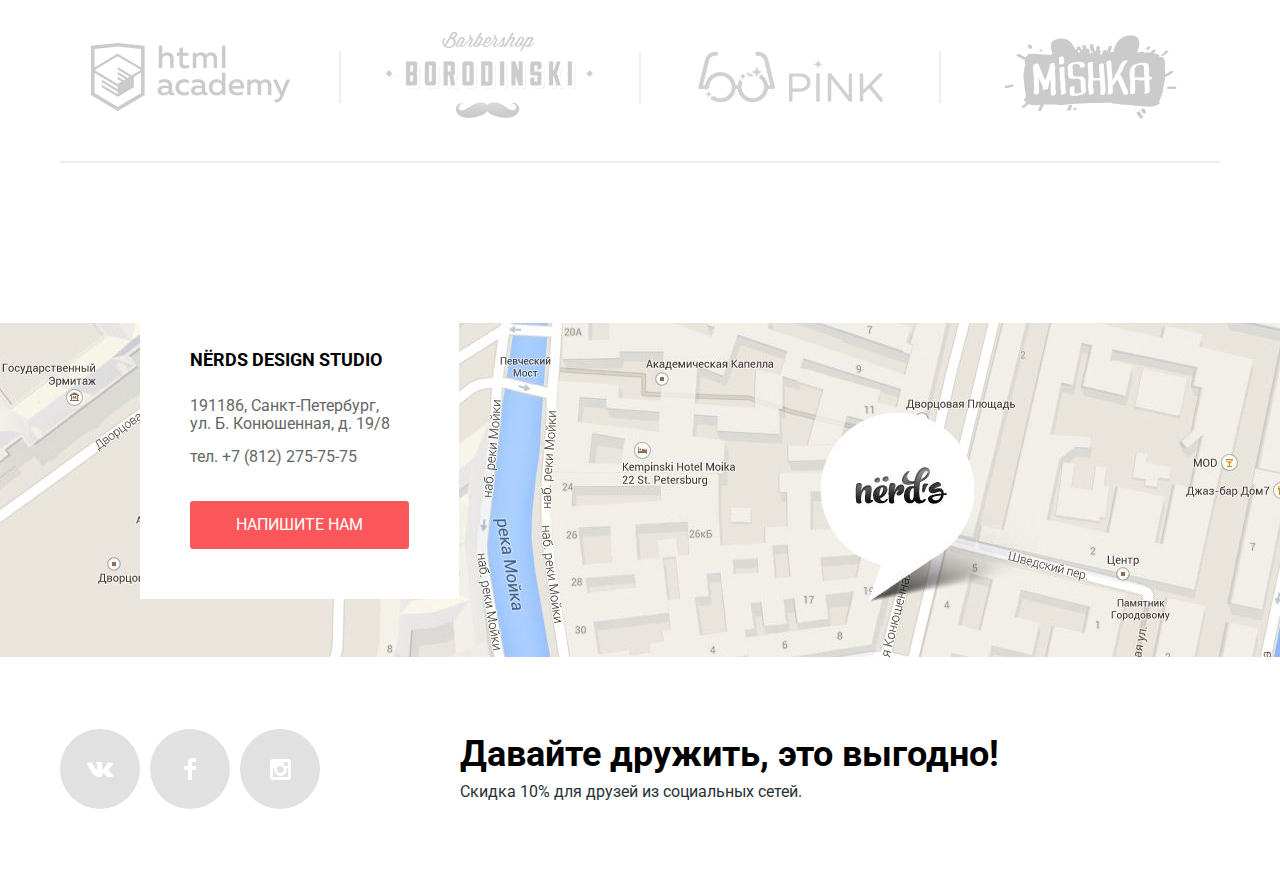
==== commit f46483b7: "добавил карту" ====
--- a/index.html
+++ b/index.html
@@ -6,6 +6,7 @@
   <link href="https://fonts.googleapis.com/css?family=Roboto:400,500,700&amp;subset=cyrillic" rel="stylesheet">
   <link href="css/normalize.css" rel="stylesheet">
   <link href="css/style.css" rel="stylesheet">
+  <script src="https://api-maps.yandex.ru/2.1/?lang=ru_RU" type="text/javascript"></script>
 </head>
 <body>
   <header class="main-header">
@@ -133,28 +134,28 @@
   </main>
 
   <footer class="main-footer">
-    <section class="map">
-      <h2 class="visually-hidden">Карта</h2>
-      <div class="container">
-        <div class="contacts">
-          <b class="contacts-title">nёrds design studio</b>
-          <p class="contacts-address">191186, Санкт-Петербург,<br>ул. Б. Конюшенная, д. 19/8</p>
-          <p class="contacts-number"><a href="tel:+7 (812) 275-75-75">тел. +7 (812) 275-75-75</a></p>
-          <a class="contacts-button" href="#">Напишите нам</a>
+    <div class="map-wrapper" id="Map">
+      <section class="map">
+        <h2 class="visually-hidden">Карта</h2>
+        <div class="contacts-wrapper">
+          <div class="contacts">
+            <b class="contacts-title">nёrds design studio</b>
+            <p class="contacts-address">191186, Санкт-Петербург,<br>ул. Б. Конюшенная, д. 19/8</p>
+            <p class="contacts-number"><a href="tel:+78122757575">тел. +7 (812) 275-75-75</a></p>
+            <a class="contacts-write-btn" href="#">Напишите нам</a>
+          </div>
         </div>
-      </div>
-    </section>
+      </section>
+    </div>
     <div class="social-discount container">
-      <div class="footer-discount">
-        <b class="features-discount">Давайте дружить, это выгодно!</b>
-        <p class="discount">Скидка 10% для друзей из социальных сетей.</p>
-      </div>
-      <div class="footer-social">
         <ul class="social-list">
           <li><a class="social-button"><img src="img/vk-icon.svg" width="26" height="15" alt="vk"></a></li>
           <li><a class="social-button"><img src="img/fb-icon.svg" width="12" height="22" alt="facebook"></a></li>
           <li><a class="social-button"><img src="img/insta-icon.svg" width="21" height="21" alt="instagram"></a></li>
         </ul>
+      <div class="footer-discount">
+        <b class="features-discount">Давайте дружить, это выгодно!</b>
+        <p class="discount">Скидка 10% для друзей из социальных сетей.</p>
       </div>
     </div>
   </footer>
@@ -177,5 +178,6 @@
         <button type="submit" class="feedback-button">Отправить</button>
       </form>
     </section>
+    <script src="js/script.js"></script>
 </body>
 </html>
--- a/css/style.css
+++ b/css/style.css
@@ -1,7 +1,6 @@
 body {
   margin: 0;
   padding: 0;
-
   font-family: "Roboto", Verdana, sans-serif;
   font-size: 16px;
   line-height: 24px;
@@ -20,19 +19,20 @@
 }
 
 .visually-hidden {
-	position: absolute !important;
-	clip: rect(1px 1px 1px 1px); /* IE6, IE7 */
-	 clip: rect(1px, 1px, 1px, 1px);
-	padding:0 !important;
-	border:0 !important;
-	height: 1px !important;
-	width: 1px !important;
-	overflow: hidden;
-}
-
-* {
+  position: absolute !important;
+  clip: rect(1px 1px 1px 1px);
+  /* IE6, IE7 */
+  clip: rect(1px, 1px, 1px, 1px);
+  padding: 0 !important;
+  border: 0 !important;
+  height: 1px !important;
+  width: 1px !important;
+  overflow: hidden;
+}
+
+/* * {
   outline: 1px solid red;
-}
+} */
 
 /*header*/
 
@@ -74,19 +74,6 @@
   position: relative;
 }
 
-/* .site-navigation li::after {
-  position: absolute;
-  content: "";
-  bottom: 0;
-  left: 23px;
-  display: block;
-  width: calc(100% - 46px);
-  height: 2px;
-  background-color: #fb565a;
-} */
-
-
-
 .site-navigation a {
   display: block;
   padding: 9px 23px;
@@ -106,21 +93,9 @@
   position: relative;
 }
 
-.user-navigation li::after {
-  position: absolute;
-  content: "";
-  bottom: 0;
-  right: 0;
-  display: block;
-  width: calc(100% - 46px);
-  height: 2px;
-  background-color: #fb565a;
-}
-
 .user-navigation a {
   display: block;
   padding-bottom: 8px;
-}
 }
 
 .main-header-logo:hover {
@@ -160,7 +135,7 @@
   background-image: url("../img/bag.svg");
 }
 
-.site-navigation a:active .site-navigation li::after {
+/* .site-navigation a:active .site-navigation li::after {
   position: absolute;
   content: "";
   bottom: 0;
@@ -169,8 +144,30 @@
   width: calc(100% - 46px);
   height: 2px;
   background-color: #fb565a;
-}
-
+} */
+
+.user-navigation .active::after {
+  position: absolute;
+  content: "";
+  bottom: 0;
+  left: 46px;
+  display: block;
+  width: calc(100% - 46px);
+  height: 2px;
+  background-color: #fb565a;
+}
+
+.site-navigation .active::after {
+  position: absolute;
+  content: "";
+  bottom: 0;
+  right: 22px;
+  display: block;
+  width: calc(100% - 47px);
+  height: 2px;
+  margin-bottom: 4px;
+  background-color: #fb565a;
+}
 
 /*header ------ slider*/
 
@@ -316,7 +313,8 @@
   margin-bottom: 42px;
   padding-bottom: 78px;
   background-color: #ffffff;
-  border-bottom: 2px solid #eeeeee;;
+  border-bottom: 2px solid #eeeeee;
+  ;
 
 }
 
@@ -366,6 +364,7 @@
 .services-button-red:hover {
   background-color: #e74246;
 }
+
 .services-button-red:active {
   color: #e37376;
   background-color: #d7373b;
@@ -421,15 +420,15 @@
 
 /*about*/
 
-.about-container{
+.about-container {
   display: flex;
   justify-content: space-between;
-  margin-bottom: 53px;
+  margin-bottom: 50px;
 }
 
 .about {
   width: 660px;
-  margin-top:33px;
+  margin-top: 33px;
 }
 
 .aboutus {
@@ -447,7 +446,7 @@
 
 .whatwedo {
   display: block;
-  margin-bottom: 22px;
+  margin-bottom: 24px;
   color: #000000;
   font-weight: 700;
   text-transform: uppercase;
@@ -477,7 +476,7 @@
 /*statistics*/
 
 .statistics-logo {
-  margin-bottom: 31px;
+  margin-bottom: 32px;
 }
 
 .statistics {
@@ -486,7 +485,7 @@
 
 .statistics b {
   display: block;
-  margin-bottom: 38px;
+  margin-bottom: 39px;
   padding-left: 17px;
   font-weight: 700;
   text-transform: uppercase;
@@ -529,15 +528,13 @@
   line-height: 18px;
 }
 
-
-
 /*partners*/
 
 .partners {
   border-top: 2px solid #eeeeee;
   border-bottom: 2px solid #eeeeee;
   padding-top: 49px;
-  padding-bottom: 36px;
+  padding-bottom: 39px;
   margin-bottom: 80px;
 }
 
@@ -597,7 +594,18 @@
   padding-bottom: 60px;
 }
 
-.map {
+.map-wrapper {
+  position: relative;
+  min-width: 1440px;
+  height: 414px;
+  background-image: url("../img/map.jpg");
+  background-repeat: no-repeat;
+  background-position: 50% 80px;
+  margin: 0 auto;
+  margin-bottom: 72px;
+}
+
+/* .map {
   display: flex;
   align-items: center;
   height: 416px;
@@ -606,19 +614,42 @@
   background-repeat: no-repeat;
   background-size: cover;
   background-position: 50%;
-}
-
-.contacts {
-  display: block;
+} */
+
+.contacts-wrapper{
+	position: relative;
+	width: 1440px;
+	margin: 0 auto;
+}
+
+.contacts{
+	position: absolute;
+	top: 54px;
+	left: 140px;
+	font-size: 16px;
+	line-height: 18px;
+	color: #666;
+	-webkit-box-sizing: border-box;
+	        box-sizing: border-box;
+	width: 319px;
+	background-color: #fff;
+	padding: 48px 50px 50px 50px;
+	z-index: 1;
+}
+
+
+/* .contacts {
+  display: inline-block;
   box-sizing: border-box;
-  padding: 47px 50px;
+  padding: 49px 50px 47px;
   width: 319px;
   background-color: #ffffff;
-}
+} */
 
 .contacts-title {
+  display: block;
   width: 219px;
-  margin-bottom: 6px;
+  margin-bottom: 22px;
   font-size: 18px;
   line-height: 30px;
   color: #000000;
@@ -627,7 +658,7 @@
 
 .contacts-address {
   width: 219px;
-  margin-bottom: 13px;
+  margin-bottom: 15px;
   font-size: 16px;
   line-height: 18px;
   color: #666666;
@@ -635,7 +666,7 @@
 
 .contacts-number {
   margin: 0;
-  margin-bottom: 36px;
+  margin-bottom: 35px;
 }
 
 .contacts-number a {
@@ -643,12 +674,12 @@
   color: #666666;
 }
 
-.contacts-button {
+.contacts-write-btn {
   display: block;
   width: 219px;
-  padding: 18px 0px;
+  padding: 15px 0px;
   font-size: 16px;
-  line-height: 12px;
+  line-height: 18px;
   color: #ffffff;
   text-transform: uppercase;
   text-align: center;
@@ -662,15 +693,13 @@
 
 .social-discount {
   display: flex;
-  justify-content: space-between;
-  flex-direction: row-reverse;
+  align-items: flex-start;
+  /* justify-content: space-between; */
+  /* flex-direction: row-reverse; */
 }
 
 .footer-discount {
-  width: 560px;
-  margin-right: 199px;
-  display: flex;
-  flex-direction: column;
+  padding-top: 7px;
 }
 
 .features-discount {
@@ -682,19 +711,16 @@
 
 .discount {
   line-height: 22px;
-  display: flex;
+  margin-top: 8px;
 }
 
 .social-list {
   display: flex;
+  justify-content: space-between;
   width: 260px;
-  justify-content: space-between;
-}
-
-.footer-social,
-.social-list {
-  padding: 0;
-  margin: 0;
+  margin: 0;
+  margin-right: 140px;
+  padding: 0;
   list-style: none;
 }
 
@@ -716,7 +742,7 @@
 
 .social-button:active {
   color: #e37376;
-  background-color:#d7373b;
+  background-color: #d7373b;
   opacity: 0.3;
   cursor: pointer;
 }
@@ -724,6 +750,7 @@
 .social-button:active img {
   opacity: 0.3;
 }
+
 /*modal-write*/
 
 .feedback {
@@ -731,6 +758,7 @@
   position: fixed;
   top: 50%;
   left: 50%;
+  z-index: 2;
   width: 960px;
   padding: 50px 100px;
   box-sizing: border-box;
@@ -739,6 +767,38 @@
   transform: translate(-50%, -50%);
 }
 
+@keyframes bounce {
+  0% {
+    transform: translateY(-2000px);
+  }
+  70% {
+    transform: translateY(30px);
+  }
+  90% {
+    transform: translateY(-10px);
+  }
+  100% {
+    transform: translateY(0);
+  }
+}
+
+@keyframes shake {
+  0%, 100%                {transform: translateX(0);     }
+  10%, 30%, 50%, 70%, 90% {transform: translateX(-10px); }
+  20%, 40%, 60%, 80%      {transform: translateX(10px);  }
+}
+
+.feedback-show {
+  display: block;
+  animation-name: bounce;
+  animation-duration: 5s;
+}
+
+.feedback-error {
+  animation: shake;
+  animation-duration: 10s;
+}
+
 .feedback-form {
   display: flex;
   flex-wrap: wrap;
@@ -766,7 +826,6 @@
   display: flex;
   flex-direction: column;
 }
-
 
 .input {
   width: 360px;
@@ -1015,16 +1074,17 @@
 /*header*/
 
 .header-catalog {
-  padding-top: 47px;
+  padding-top: 49px;
   margin-bottom: 58px;
   background-color: #eeeeee;
 
 }
+
 .catalog-caption {
-  display: inline-block;
-  margin-left: 216px;
-  margin-top: 81px;
-  margin-bottom: 106px;
+  margin: 0;
+  padding-top: 77px;
+  padding-bottom: 108px;
+  text-align: center;
   font-size: 55px;
   line-height: 55px;
   font-weight: 500;
@@ -1057,9 +1117,14 @@
   color: #000000;
 }
 
+.filter-item-grid legend,
+.filter-item-features legend {
+  margin-bottom: 17px;
+}
+
 .range-filter {
   width: 260px;
-  margin-top: 49px;
+  padding-top: 51px;
 }
 
 .range-controls {
@@ -1173,7 +1238,7 @@
   background-image: url("../img/radio-off.svg");
 }
 
-input:checked ~ .grid-view::before {
+input:checked~.grid-view::before {
   background-image: url("../img/radio-on.svg");
 }
 
@@ -1214,7 +1279,7 @@
   opacity: 0.3;
 }
 
-input:checked ~ .features-view::before {
+input:checked~.features-view::before {
   width: 27px;
   height: 23px;
   background-image: url("../img/checkbox-on.svg");
@@ -1224,12 +1289,12 @@
   background-color: red;
 }
 
-.filter-option input:hover + label,
-.filter-option input:focus + label {
-  color: #000000;
-}
-
-.filter-option input:disabled + label {
+.filter-option input:hover+label,
+.filter-option input:focus+label {
+  color: #000000;
+}
+
+.filter-option input:disabled+label {
   opacity: 0.3;
 }
 
@@ -1274,7 +1339,7 @@
 
 .filter-item {
   margin: 0;
-  margin-bottom: 59px;
+  margin-bottom: 56px;
   padding: 0;
   border: none;
 }
@@ -1282,7 +1347,7 @@
 .catalog-info {
   position: absolute;
   left: 0;
-  /* display:none; */
+  display:none;
   box-sizing: border-box;
   padding: 30px 60px;
   bottom: 0;
@@ -1292,8 +1357,6 @@
   background-color: #eeeeee;
 }
 
-
-
 .catalog-item-price {
   display: inline-block;
   width: 200px;
@@ -1316,7 +1379,7 @@
   background-color: #d7373b;
 }
 
-.head-of-sorting {
+.filter b {
   width: 360px;
   margin-bottom: 58px;
   font-size: 18px;
@@ -1326,32 +1389,29 @@
   text-transform: uppercase;
 }
 
+.union-sort {
+  display: flex;
+  width: 360px;
+  justify-content: space-between;
+}
 
 .sorting {
-  width: 360px;
-  display: flex;
-  /* justify-content: space-between; */
+  width: 277px;
+  display: flex;
+  justify-content: space-between;
   padding: 0;
   margin: 0;
   list-style: none;
 }
 
-.by-price a {
-  padding-right: 25px;
-}
-
-.by-type a {
-  padding-right: 26px;
-}
-
-.by-name a {
-  padding-right: 48px;
-}
-
-.down a {
-  padding-right: 18px;
-}
-
+.sorting-up-down {
+  display: flex;
+  width: 40px;
+  justify-content: space-between;
+  padding: 0;
+  margin: 0;
+  list-style: none;
+}
 
 .sorting a {
   color: #000000;
@@ -1366,7 +1426,7 @@
   opacity: 0.6;
 }
 
-.sorting a:active{
+.sorting a:active {
   opacity: 1;
 }
 
@@ -1418,6 +1478,7 @@
   flex-wrap: wrap;
   padding: 0;
   margin: 0;
+  margin-bottom: 60px;
   list-style: none;
 }
 
@@ -1430,8 +1491,12 @@
 }
 
 .pagination-item a {
-  display: block;
-  padding: 14px 18px;
+  display: flex;
+  justify-content: center;
+  align-items: center;
+  box-sizing: border-box;
+  width: 50px;
+  height: 50px;
   line-height: 18px;
   font-weight: 500;
   color: #000000;
@@ -1439,11 +1504,6 @@
 }
 
 .current-page a {
-  display: block;
-  box-sizing: border-box;
-  line-height: 18px;
-  font-weight: 500;
-  color: #000000;
   background-color: #ffffff;
   border: 2px solid #dbdbdb;
   border-radius: 3px;
@@ -1493,9 +1553,3 @@
 .pagination-button a:focus {
   background-color: #ffffff;
 }
-
-
-
-
-
-
